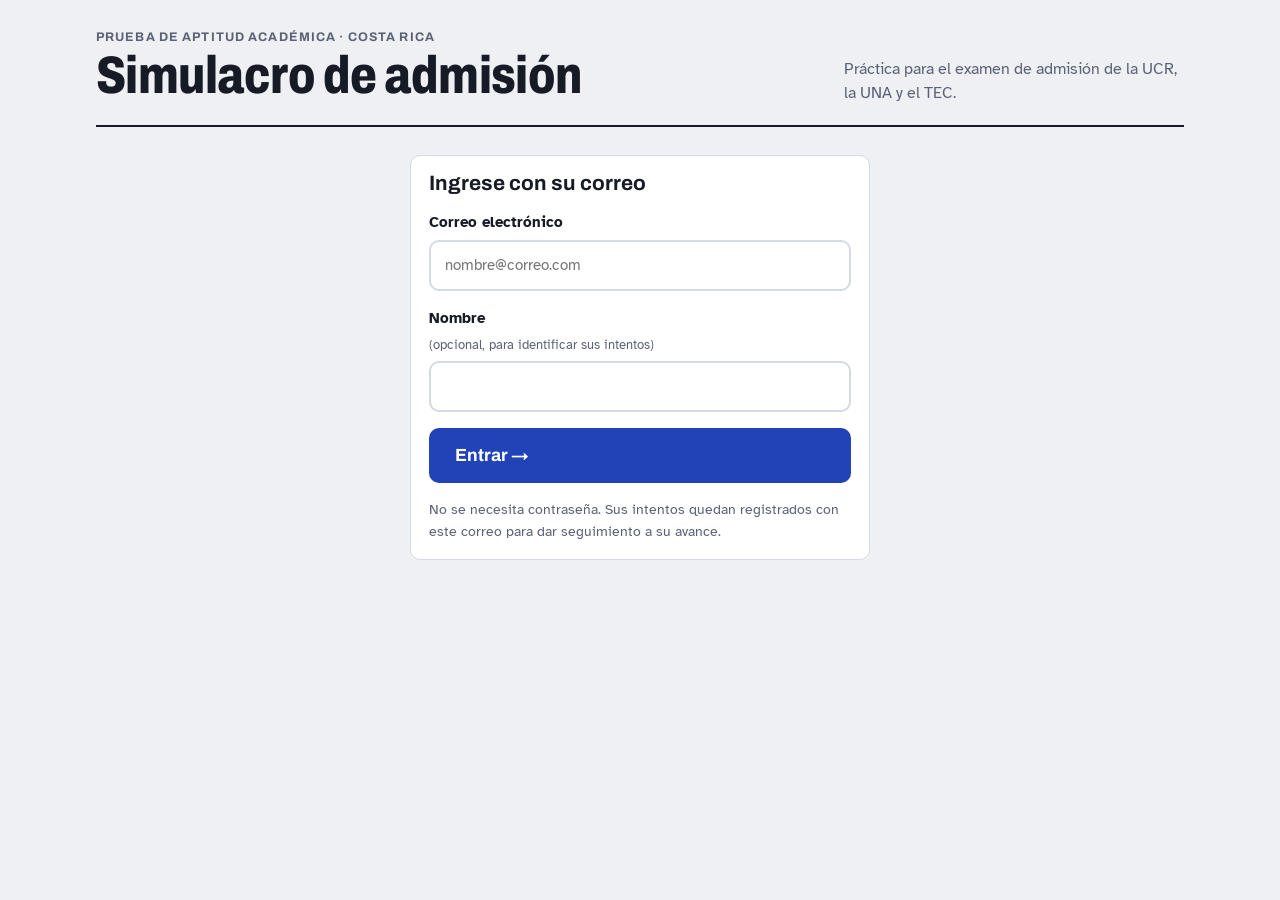
==== index.html @ b266000a "Renombrar a index.html para GitHub Pages Co-Authored-By: Claude Opus 5.5 <noreply@anthropic.com> Cla" ====
<!DOCTYPE html>
<html lang="es">
<head>
<meta charset="utf-8">
<meta name="viewport" content="width=device-width, initial-scale=1">
<title>Simulacro de admisión UCR, UNA y TEC</title>
<link rel="preconnect" href="https://fonts.googleapis.com">
<link rel="preconnect" href="https://fonts.gstatic.com" crossorigin>
<link href="https://fonts.googleapis.com/css2?family=Archivo:wdth,wght@75..125,400..800&family=Atkinson+Hyperlegible:ital,wght@0,400;0,700;1,400&display=swap" rel="stylesheet">
<style>
/* Idea de diseño: la hoja para respuestas. Papel, grafito y tinta azul de la firma;
   verde y rojo quedan reservados para el cronómetro y la corrección. Una columna de lectura + la hoja de burbujas. */
:root{
  --paper:#eef0f4; --surface:#ffffff; --surface-2:#f5f6f9; --ink:#171b26; --muted:#5a6275; --line:#d5d9e3;
  --blue:#2242b8; --blue-soft:#e3e8fb; --ok:#16794a; --ok-soft:#dff3e8; --over:#c0302b; --over-soft:#fbe4e2;
  --f-display:"Archivo","Arial Narrow",Arial,sans-serif; --f-body:"Atkinson Hyperlegible",Verdana,"Segoe UI",sans-serif;
  --r:10px;
}
@media (prefers-color-scheme: dark){
  :root:not([data-theme="light"]){
    --paper:#0f1219; --surface:#181c27; --surface-2:#1f2431; --ink:#e9ebf2; --muted:#9ba3b7; --line:#2d3446;
    --blue:#93a9ff; --blue-soft:#232c4d; --ok:#56d08d; --ok-soft:#16382a; --over:#ff7a72; --over-soft:#44201e;
    color-scheme:dark;
  }
}
:root[data-theme="dark"]{
  --paper:#0f1219; --surface:#181c27; --surface-2:#1f2431; --ink:#e9ebf2; --muted:#9ba3b7; --line:#2d3446;
  --blue:#93a9ff; --blue-soft:#232c4d; --ok:#56d08d; --ok-soft:#16382a; --over:#ff7a72; --over-soft:#44201e;
  color-scheme:dark;
}
*{box-sizing:border-box}
html,body{margin:0}
body{background:var(--paper);color:var(--ink);font-family:var(--f-body);font-size:17px;line-height:1.55;-webkit-text-size-adjust:100%}
button{font:inherit;color:inherit;cursor:pointer}
:focus-visible{outline:3px solid var(--blue);outline-offset:2px}
h1,h2,h3{font-family:var(--f-display);text-wrap:balance;margin:0;line-height:1.1}
.wrap{max-width:1120px;margin:0 auto;padding:20px 16px 56px}
.num{font-family:var(--f-display);font-variant-numeric:tabular-nums}
.muted{color:var(--muted)}
.eyebrow{font-family:var(--f-display);font-size:.78rem;font-weight:700;letter-spacing:.09em;text-transform:uppercase;color:var(--muted)}

/* ---------- inicio ---------- */
.mast{display:flex;flex-wrap:wrap;align-items:flex-end;justify-content:space-between;gap:12px 24px;padding:8px 0 20px;border-bottom:2px solid var(--ink)}
.mast h1{font-size:clamp(2rem,6vw,3.3rem);font-weight:800;font-stretch:80%;letter-spacing:-.01em}
.mast p{margin:0;max-width:34ch;color:var(--muted);font-size:.98rem}
.home{display:grid;gap:28px;grid-template-columns:minmax(0,1.5fr) minmax(0,1fr);margin-top:24px}
@media (max-width:820px){.home{grid-template-columns:1fr}}
.step{display:grid;gap:10px;margin-bottom:26px}
.step h2{font-size:1.12rem;font-weight:700}
.step h2 b{display:inline-grid;place-items:center;width:1.6em;height:1.6em;border:2px solid var(--ink);border-radius:50%;margin-right:.45em;font-size:.82em}
.unis{display:grid;grid-template-columns:repeat(3,minmax(0,1fr));gap:10px}
@media (max-width:520px){.unis{grid-template-columns:1fr}}
.pick{display:grid;gap:2px;text-align:left;padding:12px 14px;background:var(--surface);border:2px solid var(--line);border-radius:var(--r)}
.pick strong{font-family:var(--f-display);font-size:1.5rem;font-weight:800;font-stretch:85%}
.pick span{font-size:.86rem;color:var(--muted);line-height:1.35}
.pick[aria-pressed="true"]{border-color:var(--blue);background:var(--blue-soft)}
.pick[aria-pressed="true"] strong{color:var(--blue)}
.modes{display:grid;gap:10px;grid-template-columns:repeat(2,minmax(0,1fr))}
@media (max-width:520px){.modes{grid-template-columns:1fr}}
.pick em{font-style:normal;font-weight:700;font-size:1.02rem}
.chips{display:flex;flex-wrap:wrap;gap:8px}
.chip{padding:6px 14px;border-radius:999px;border:1.5px solid var(--line);background:var(--surface);font-size:.92rem}
.chip[aria-pressed="true"]{background:var(--ink);color:var(--paper);border-color:var(--ink)}
.go{display:inline-flex;align-items:center;gap:.5em;padding:14px 26px;border:0;border-radius:var(--r);background:var(--blue);color:var(--surface);font-family:var(--f-display);font-weight:700;font-size:1.1rem}
.go:hover{filter:brightness(1.08)}
.ghost{padding:10px 18px;border:1.5px solid var(--line);border-radius:var(--r);background:var(--surface);font-weight:700}
.ghost:hover{border-color:var(--ink)}
.ghost[disabled]{opacity:.45;cursor:default}
.panel{background:var(--surface);border:1px solid var(--line);border-radius:var(--r);padding:16px 18px}
.panel h3{font-size:1rem;font-weight:700;margin-bottom:10px}
.panel + .panel{margin-top:14px}
.clock-demo{display:grid;gap:10px}
.clock-demo div{display:flex;gap:12px;align-items:center;font-size:.93rem;line-height:1.35}
.hist{list-style:none;margin:0;padding:0;display:grid;gap:6px;font-size:.92rem}
.hist li{display:flex;justify-content:space-between;gap:10px;padding:6px 0;border-bottom:1px dashed var(--line)}
.hist li:last-child{border:0}
.foot{margin-top:36px;padding-top:14px;border-top:1px solid var(--line);font-size:.8rem;color:var(--muted);max-width:80ch}

/* ---------- cronómetro ---------- */
.timer{display:inline-flex;align-items:center;gap:.5em;padding:4px 14px 4px 10px;border-radius:999px;font-family:var(--f-display);font-weight:700;font-variant-numeric:tabular-nums;font-size:1.25rem;background:var(--ok-soft);color:var(--ok);border:2px solid var(--ok);white-space:nowrap}
.timer::before{content:"";width:.6em;height:.6em;border-radius:50%;background:currentColor}
.timer.over{background:var(--over-soft);color:var(--over);border-color:var(--over)}
.timer.sm{font-size:.9rem;padding:1px 10px 1px 8px;border-width:1.5px}
.timer.off{background:var(--surface-2);color:var(--muted);border-color:var(--line)}

/* ---------- examen ---------- */
.bar{position:sticky;top:0;z-index:5;background:var(--paper);padding:10px 0;border-bottom:2px solid var(--ink);display:flex;flex-wrap:wrap;align-items:center;gap:8px 18px}
.bar .where{flex:1 1 auto;min-width:0}
.bar .where strong{font-family:var(--f-display);font-size:1.25rem;font-weight:800}
.bar .tot{font-size:.86rem;color:var(--muted);font-variant-numeric:tabular-nums;white-space:nowrap}
.bar .tot.over{color:var(--over);font-weight:700}
.fill{flex:1 0 100%;height:5px;background:var(--line);border-radius:3px;overflow:hidden}
.fill i{display:block;height:100%;width:0;background:var(--ok)}
.fill.over i{background:var(--over)}
.exam{display:grid;grid-template-columns:minmax(0,1fr) 300px;gap:26px;margin-top:20px;align-items:start}
@media (max-width:900px){.exam{grid-template-columns:1fr}}
.hint{margin:0 0 12px;padding:8px 12px;border-radius:8px;background:var(--over-soft);color:var(--over);font-weight:700;font-size:.93rem}
.q{background:var(--surface);border:1px solid var(--line);border-radius:var(--r);padding:22px clamp(16px,3vw,28px)}
.stem{font-size:1.08rem;max-width:68ch}
.stem blockquote{margin:12px 0;padding:12px 16px;background:var(--surface-2);border-left:4px solid var(--blue);border-radius:0 8px 8px 0}
.stem cite{display:block;text-align:right;font-style:normal;font-size:.85rem;color:var(--muted);margin-top:6px}
.stem .duo{display:grid;gap:12px;grid-template-columns:repeat(2,minmax(0,1fr))}
.stem .duo blockquote{margin:0}
@media (max-width:640px){.stem .duo{grid-template-columns:1fr}}
.duo{margin:12px 0}
.gap{display:inline-block;width:4.5em;border-bottom:2px solid var(--ink);margin:0 .2em;vertical-align:baseline}
.mth{font-family:var(--f-display);font-size:1.12rem;margin:10px 0;padding-left:8px;font-variant-numeric:tabular-nums}
.fr{display:inline-flex;flex-direction:column;text-align:center;vertical-align:middle;font-family:var(--f-display);line-height:1.25}
.fr i{font-style:normal;padding:0 .35em}
.fr i:first-child{border-bottom:1.5px solid currentColor}
.tri{font-family:var(--f-display);text-align:center;font-size:1.1rem;line-height:1.7;margin:10px 0;font-variant-numeric:tabular-nums}
.tb{border-collapse:collapse;margin:12px 0;font-size:.97rem}
.tb th,.tb td{border:1px solid var(--line);padding:5px 14px;text-align:left}
.tb td:last-child,.tb th:last-child{text-align:right;font-variant-numeric:tabular-nums}
.tb th{background:var(--surface-2)}
.opts{display:grid;gap:10px;margin-top:20px}
.opt{display:flex;align-items:center;gap:14px;text-align:left;padding:12px 14px;background:var(--surface);border:2px solid var(--line);border-radius:var(--r);min-height:56px}
.opt:hover:not([disabled]){border-color:var(--ink)}
.opt[disabled]{cursor:default}
.bub{flex:none;display:grid;place-items:center;width:34px;height:34px;border:2px solid var(--ink);border-radius:50%;font-family:var(--f-display);font-weight:700}
.opt.sel{border-color:var(--ink);background:var(--surface-2)}
.opt.sel .bub{background:var(--ink);color:var(--surface)}
.opt.right{border-color:var(--ok);background:var(--ok-soft)}
.opt.right .bub{background:var(--ok);border-color:var(--ok);color:var(--surface)}
.opt.wrong{border-color:var(--over);background:var(--over-soft)}
.opt.wrong .bub{background:var(--over);border-color:var(--over);color:var(--surface)}
.why{margin-top:16px;padding:12px 16px;border-radius:8px;background:var(--surface-2);border-left:4px solid var(--ok);font-size:.98rem}
.why.bad{border-left-color:var(--over)}
.src{margin-top:10px;font-size:.78rem;color:var(--muted)}
.nav{display:flex;justify-content:space-between;gap:10px;margin-top:18px;flex-wrap:wrap}
.nav .go{padding:12px 24px}

/* hoja para respuestas */
.sheet{background:var(--surface);border:1px solid var(--line);border-radius:var(--r);padding:14px;position:sticky;top:86px}
@media (max-width:900px){.sheet{position:static}}
.sheet summary{font-family:var(--f-display);font-weight:700;cursor:pointer;list-style:none;display:flex;justify-content:space-between;gap:8px;align-items:baseline}
.sheet summary::-webkit-details-marker{display:none}
.sheet summary span{font-family:var(--f-body);font-weight:400;font-size:.82rem;color:var(--muted)}
.rows{display:grid;grid-auto-flow:column;grid-template-rows:repeat(15,auto);gap:2px 8px;margin-top:12px}
.rows.short{grid-template-rows:repeat(8,auto)}
.row{display:flex;align-items:center;gap:3px;padding:2px 3px;border:0;background:none;border-radius:5px;font-size:.74rem}
.row:hover{background:var(--surface-2)}
.row b{width:1.6em;text-align:right;margin-right:2px;font-family:var(--f-display);font-variant-numeric:tabular-nums;font-weight:700}
.row i{width:13px;height:13px;border:1.5px solid var(--muted);border-radius:50%;flex:none}
.row i.on{background:var(--ink);border-color:var(--ink)}
.row.cur{background:var(--blue-soft);box-shadow:inset 0 0 0 1.5px var(--blue)}
.row.late b{color:var(--over)}
.sheet .end{width:100%;margin-top:14px}
.key{margin:10px 0 0;font-size:.76rem;color:var(--muted);line-height:1.4}

/* diálogo */
.veil{position:fixed;inset:0;background:rgba(10,12,20,.55);display:grid;place-items:center;padding:16px;z-index:20}
.dlg{background:var(--surface);border-radius:14px;padding:22px;max-width:420px;width:100%;display:grid;gap:14px}
.dlg h3{font-size:1.25rem}
.dlg p{margin:0}
.dlg div{display:flex;gap:10px;justify-content:flex-end;flex-wrap:wrap}

/* ---------- resultados ---------- */
.score{display:grid;grid-template-columns:auto minmax(0,1fr);gap:18px 32px;align-items:center;padding:22px 0;border-bottom:2px solid var(--ink)}
@media (max-width:640px){.score{grid-template-columns:1fr}}
.big{font-family:var(--f-display);font-weight:800;font-stretch:80%;font-size:clamp(3.4rem,13vw,6rem);line-height:.95;font-variant-numeric:tabular-nums}
.big small{font-size:.38em;color:var(--muted);font-weight:600}
.facts{display:grid;grid-template-columns:repeat(auto-fit,minmax(150px,1fr));gap:12px}
.fact{border-left:3px solid var(--line);padding-left:12px}
.fact b{display:block;font-family:var(--f-display);font-size:1.4rem;font-variant-numeric:tabular-nums}
.fact span{font-size:.85rem;color:var(--muted)}
.areas{display:grid;gap:12px;margin:22px 0}
.area{display:grid;grid-template-columns:110px minmax(0,1fr) auto;gap:12px;align-items:center;font-size:.95rem}
@media (max-width:520px){.area{grid-template-columns:1fr auto}.area .track{grid-column:1/-1;order:3}}
.track{height:12px;background:var(--line);border-radius:6px;overflow:hidden}
.track i{display:block;height:100%;background:var(--blue)}
.tools{display:flex;flex-wrap:wrap;gap:8px;align-items:center;margin:22px 0 12px}
.tools h2{font-size:1.25rem;margin-right:auto}
.rev{background:var(--surface);border:1px solid var(--line);border-radius:var(--r);margin-bottom:8px}
.rev summary{display:grid;grid-template-columns:2.2em 5.6em minmax(0,1fr) auto;gap:10px;align-items:center;padding:10px 14px;cursor:pointer;list-style:none;font-size:.94rem}
.rev summary::-webkit-details-marker{display:none}
@media (max-width:560px){.rev summary{grid-template-columns:2.2em minmax(0,1fr) auto}.rev summary .ar{display:none}}
.rev summary b{font-family:var(--f-display);font-variant-numeric:tabular-nums}
.tag{display:inline-block;padding:1px 9px;border-radius:999px;font-size:.8rem;font-weight:700}
.tag.ok{background:var(--ok-soft);color:var(--ok)}
.tag.no{background:var(--over-soft);color:var(--over)}
.tag.nil{background:var(--surface-2);color:var(--muted)}
.rev .body{padding:4px 18px 18px;border-top:1px solid var(--line)}
.rev .opts{margin-top:14px}
.rev .opt{min-height:0;padding:8px 12px}
.rev .bub{width:28px;height:28px;font-size:.9rem}
.empty{padding:18px;text-align:center;color:var(--muted)}
.actions{display:flex;flex-wrap:wrap;gap:10px;margin-top:24px}
.userbar{display:flex;justify-content:flex-end;gap:6px 14px;align-items:center;font-size:.88rem;color:var(--muted);padding-bottom:8px;flex-wrap:wrap}
.userbar span{overflow-wrap:anywhere}
.link{background:none;border:0;padding:0;color:var(--blue);font-weight:700;text-decoration:underline}
.login{max-width:460px;margin:28px auto 0;display:grid;gap:16px}
.field{display:grid;gap:5px;font-weight:700;font-size:.95rem}
.field input{font:inherit;font-weight:400;padding:12px 14px;border:2px solid var(--line);border-radius:var(--r);background:var(--surface);color:var(--ink);width:100%}
.field small{font-weight:400;color:var(--muted)}
.err{color:var(--over);font-weight:700;font-size:.9rem;margin:0}
.status{padding:10px 14px;border-radius:8px;background:var(--surface-2);border-left:4px solid var(--blue);font-size:.92rem;margin:16px 0;display:flex;flex-wrap:wrap;gap:8px 14px;align-items:center}
.status.warn{border-left-color:var(--over)}
.status input{font:inherit;padding:6px 10px;border:1.5px solid var(--line);border-radius:8px;background:var(--surface);color:var(--ink);min-width:0;flex:1 1 160px}
.people{display:grid;gap:8px}
.prow{display:grid;grid-template-columns:minmax(0,2.2fr) repeat(4,minmax(64px,1fr));gap:10px;align-items:center;text-align:left;padding:12px 14px;background:var(--surface);border:1px solid var(--line);border-radius:var(--r);font-size:.93rem;width:100%}
button.prow:hover{border-color:var(--ink)}
.prow.head{background:none;border:0;padding:0 14px;font-size:.76rem;color:var(--muted);font-weight:700;text-transform:uppercase;letter-spacing:.06em}
.prow strong{display:block;overflow-wrap:anywhere}
.prow small{color:var(--muted);overflow-wrap:anywhere}
.prow span b{display:none;font-weight:400;color:var(--muted)}
@media (max-width:640px){.prow{grid-template-columns:1fr 1fr}.prow>:first-child{grid-column:1/-1}.prow.head{display:none}.prow span b{display:inline}}
.spark{width:100%;max-width:560px;height:auto;display:block}
.miss{margin:0;padding:0;list-style:none;display:grid;gap:8px;font-size:.9rem}
.miss li{padding-bottom:8px;border-bottom:1px dashed var(--line)}
.miss li:last-child{border:0}
.rows{overflow-x:auto}
@media (prefers-reduced-motion:no-preference){.fill i{transition:width .25s linear}.opt,.pick,.chip{transition:border-color .12s,background .12s}}
</style>
</head>
<body>
<div class="wrap" id="app"></div>
<script>
/* ================= CONFIGURACIÓN =================
   admin: correo que abre el panel de administrador.
   sync:  dirección del registro central (Google Apps Script). Vacío = los intentos
          solo se guardan en el dispositivo donde se hicieron. */
var CONFIG = {
  admin: "rblancod11@gmail.com",
  sync: ""
};
</script>
<script>
// Ítems del Cuaderno de ejercicios para la PAA del TEC (2.ª ed., 2023), CC BY-NC-SA 4.0.
// u: T = TEC, P = PAA UCR/UNA, X = ambos. a: L lectura, G lógica, M matemática.
const B = [];
const add = (u, a, q, o, k, e, s) => B.push({ id: B.length + 1, u, a, q, o, k, e, s: s || '' });
const bq = (t, c) => `<blockquote>${t}${c ? `<cite>${c}</cite>` : ''}</blockquote>`;
const gap = '<span class="gap"></span>';
const fr = (n, d) => `<span class="fr"><i>${n}</i><i>${d}</i></span>`;
const TEC = 'tec';

/* ---------- TEC · lógica ---------- */
add('T','G',`Si mi prima es hija de la hermana de mi madre, ¿qué relación tiene conmigo la abuelita materna de la hija de mi prima?`,
['Tía','Prima','Madre','Abuela'],0,`La abuela materna de la hija de mi prima es la madre de mi prima, es decir, la hermana de mi madre: mi tía.`,TEC);
add('T','G',`Considere la siguiente secuencia:<p class="mth">${fr('1','n<sup>2</sup> + 1')} , ${fr('3','n<sup>4</sup> + 2')} , ${fr('5','n<sup>6</sup> + 3')} , …</p>¿Cuál es la expresión que continúa la secuencia?`,
[fr('7','n<sup>8</sup> + 3'),fr('6','n<sup>8</sup> + 3'),fr('7','n<sup>8</sup> + 4'),fr('7','n<sup>8</sup> + 5')],2,`El numerador sube de 2 en 2 (1, 3, 5, 7), el exponente de n sube de 2 en 2 (2, 4, 6, 8) y el sumando sube de 1 en 1 (1, 2, 3, 4).`,TEC);
add('T','G',`Considere las siguientes premisas:<br>Premisa 1: Todos los ciervos tienen cuernos.<br>Premisa 2: Algunos rumiantes son ciervos.<br>De las premisas anteriores se sigue que`,
['algunos ciervos no son rumiantes.','algunos rumiantes tienen cuernos.','todos los rumiantes tienen cuernos.','algunos rumiantes no tienen cuernos.'],1,`Los rumiantes que son ciervos tienen cuernos; sobre los demás rumiantes no se sabe nada.`,TEC);
add('T','G',`Considere la siguiente secuencia, donde n es un número entero positivo:<p class="mth">3n − 1, 3n + 2, 3n + x, 3n + 8, …</p>¿Cuál es el valor de x?`,
['3','4','5','6'],2,`Sin el 3n queda −1, 2, x, 8: cada término suma 3, así que x = 5.`,TEC);
add('T','G',`Considere las siguientes premisas:<br>Premisa 1: Si V lee, entonces L dibuja o J salta.<br>Premisa 2: Si L dibuja, entonces P no corre.<br>Premisa 3: L no dibuja y J no salta.<br>De las premisas anteriores se sigue que`,
['V lee.','P corre.','V no lee.','P no corre.'],2,`Como L no dibuja y J no salta, la premisa 1 obliga a que V no lea. Sobre P no se puede concluir nada.`,TEC);
add('T','G',`Se tienen tres lapiceros X, Y y Z: dos son verdes y uno es rojo; además, X y Y son de diferente color.<br>Considere las siguientes proposiciones:<br>A. Y es verde.<br>B. Z es verde.<br>C. X es verde.<br>De las anteriores, ¿cuáles se cumplen con certeza?`,
['Solo B','Solo C','B y C','A y B'],0,`Si X y Y son de distinto color, uno es rojo y el otro verde; el segundo verde tiene que ser Z.`,TEC);
add('T','G',`Considere las siguientes premisas:<br>Premisa 1: Toda conferencia es discurso.<br>Premisa 2: Algunas conferencias no son lecciones.<br>De las premisas anteriores se sigue que`,
['ninguna lección es discurso.','todas las lecciones son discursos.','algunos discursos no son lecciones.','todos los discursos son conferencias.'],2,`Las conferencias que no son lecciones son discursos; por tanto, hay discursos que no son lecciones.`,TEC);
add('T','G',`Analice el siguiente patrón:<div class="tri">1<br>1 &nbsp; 2<br>1 &nbsp; 3 &nbsp; 2<br>1 &nbsp; 4 &nbsp; 5 &nbsp; 2<br>1 &nbsp; 5 &nbsp; 9 &nbsp; 7 &nbsp; 2</div>Si se continúa con el mismo patrón, ¿en cuál fila la suma de sus números sobrepasa por primera vez 96?`,
['Sétima','Octava','Novena','Décima'],1,`Las sumas por fila se duplican: 1, 3, 6, 12, 24, 48, 96, 192. La sétima suma exactamente 96; la octava es la primera que lo sobrepasa.`,TEC);
add('T','G',`Considere la siguiente secuencia:<p class="mth">−1, 1, 0, 1, 1, 2, 3, 5, p</p>¿Cuál es el valor de p?`,
['5','6','7','8'],3,`Cada término es la suma de los dos anteriores: p = 3 + 5 = 8.`,TEC);
add('T','G',`Considere las siguientes premisas:<br>Premisa 1: Si A es un muchacho, entonces A es más joven que J.<br>Premisa 2: Si A no tiene 14 años, entonces A no es más joven que J.<br>Premisa 3: A no tiene 14 años.<br>De las premisas anteriores se sigue que`,
['A es menor que J.','J es menor que A.','J es un muchacho.','A no es un muchacho.'],3,`De 3 y 2: A no es más joven que J. Si A fuera un muchacho, sería más joven que J (premisa 1); entonces A no es un muchacho.`,TEC);
add('T','G',`Considere la siguiente secuencia:<p class="mth">1, 5, 14, 30, 55, …</p>¿Cuál es el sétimo término de esta secuencia?`,
['79','91','104','140'],3,`Se suman cuadrados consecutivos: +4, +9, +16, +25, +36, +49. Sexto término: 91; sétimo: 91 + 49 = 140.`,TEC);
add('T','G',`Considere las siguientes premisas:<br>Premisa 1: Todo C es S.<br>Premisa 2: Ningún E es T.<br>Premisa 3: Todo S es T.<br>De las anteriores se sigue que`,
['todo S es E.','todo C no es E.','algunos S son E.','algunos T son E.'],1,`Todo C es S y todo S es T, así que todo C es T. Como ningún E es T, ningún C es E.`,TEC);
add('T','G',`Considere las siguientes premisas:<br>Premisa 1: Todos los músicos coleccionan carteles.<br>Premisa 2: P no es músico y Q no colecciona carteles.<br>Considere las siguientes afirmaciones:<br>A. P no colecciona carteles.<br>B. Q no es músico.<br>C. P colecciona carteles.<br>De las anteriores, ¿cuáles se cumplen con certeza?`,
['Solo A','Solo B','A y B','B y C'],1,`Q no colecciona carteles, así que no puede ser músico. De P no se sabe: alguien que no es músico puede o no coleccionar carteles.`,TEC);
add('T','G',`Considere la siguiente secuencia de pares ordenados:<p class="mth">(1, 2), (3, 8), (7, 26), (b, 80), (31, a), (63, 728), …</p>¿Cuál es el valor de a + b?`,
['255','256','257','258'],2,`Primeros elementos: 2<sup>n</sup> − 1, entonces b = 15. Segundos: 3<sup>n</sup> − 1, entonces a = 242. Suma: 257.`,TEC);

/* ---------- TEC · matemática ---------- */
add('T','M',`¿Cuál es el último dígito del número 2545 · 5<sup>117</sup> + 1?`,
['0','1','5','6'],3,`Toda potencia de 5 termina en 5; 2545 · (…5) también termina en 5. Al sumar 1, termina en 6.`,TEC);
add('T','M',`Considere las siguientes equivalencias:<br>10 tazas de agua = 2000 ml<br>16 cucharadas de agua = 200 ml<br>¿Cuántas tazas se obtienen de 240 cucharadas de agua?`,
['15','24','30','48'],0,`Una taza son 200 ml, es decir, 16 cucharadas. 240 ÷ 16 = 15 tazas.`,TEC);
add('T','M',`Si k es un número natural, ¿cuáles expresiones representan dos números naturales impares consecutivos?`,
['2k − 1 y 2k','2k − 1 y 2k + 3','2k + 1 y 2k + 3','2k + 1 y 2k + 2'],2,`2k es par; 2k + 1 y 2k + 3 son impares y difieren en 2, así que son impares consecutivos.`,TEC);
add('T','M',`En el conjunto de los números reales se define la operación ⊙, que cumple las siguientes condiciones:<p class="mth">m ⊙ −1 = m &nbsp;&nbsp;&nbsp; 2 ⊙ −2 = 1</p>De acuerdo con lo anterior, ¿cuál es una posible fórmula para definir la operación ⊙?`,
['a ⊙ b = 2a + ab','a ⊙ b = a + b + 1','a ⊙ b = a − b − 3','a ⊙ b = a + 2b + 2'],1,`Con a + b + 1: m + (−1) + 1 = m y 2 + (−2) + 1 = 1. Las otras fórmulas fallan en alguna de las dos condiciones.`,TEC);
add('T','M',`Se requiere que n<sup>p</sup> siempre sea un número impar, con n y p naturales distintos de cero.<br>Considere las siguientes afirmaciones:<br>A. n tiene que ser un número par siempre que p sea impar.<br>B. n puede ser cualquier número natural siempre que p sea impar.<br>C. p tiene que ser un número impar y n debe ser un número impar.<br>D. p puede ser cualquier número natural siempre que n sea impar.<br>De las anteriores, ¿cuáles son verdaderas?`,
['Solo B','Solo C','C y D','A y B'],2,`Una potencia es impar justo cuando la base es impar, sin importar el exponente. Con base par el resultado siempre es par.`,TEC);
add('T','M',`¿Cuántos productos distintos se pueden obtener al multiplicar dos de los siguientes números: 3, 5, 6, 7 y 9 sin repetirlos?`,
['9','10','20','25'],1,`Hay 10 parejas posibles (5 · 4 ÷ 2) y los 10 productos son distintos.`,TEC);
add('T','M',`Después de hacer una encuesta en la población A, conformada por 425 mujeres y 325 hombres, se obtiene la siguiente información:<table class="tb"><tr><th>Tipo de población</th><th>Total</th></tr><tr><td>Niños en escuela</td><td>225</td></tr><tr><td>Jóvenes en el colegio</td><td>175</td></tr><tr><td>Adultos menores de 65 años</td><td>250</td></tr><tr><td>Adultos mayores de 65 años</td><td>100</td></tr></table>Considere las siguientes afirmaciones:<br>A. De cada 75 adultos mayores, 13 son mujeres.<br>B. Por cada 7 colegiales hay 9 escolares.<br>C. De cada 30 escolares, 13 son hombres.<br>De las afirmaciones anteriores, ¿cuáles se cumplen con certeza?`,
['Solo B','Solo C','A y B','B y C'],0,`175 ÷ 225 = 7 ÷ 9, así que B es cierta. A y C suponen que la proporción de hombres y mujeres es igual en cada subgrupo, y eso no se sabe.`,TEC);
add('T','M',`Una empresa dispone de tres contenedores con capacidad para 90 kg, 180 kg y 150 kg, respectivamente. En cada uno se colocan frijoles empacados en sacos con el mayor peso posible y con igual peso en los tres contenedores. ¿Cuántos kilogramos debe pesar cada saco de frijoles?`,
['15','30','45','90'],1,`Se busca el máximo común divisor de 90, 150 y 180, que es 30.`,TEC);
add('T','M',`Se sabe que el producto de dos números naturales A y B es S. ¿Cuál expresión representa A aumentado en 2 unidades multiplicado por B?`,
['S + 2','S + B','S + 2A','S + 2B'],3,`(A + 2) · B = A · B + 2B = S + 2B.`,TEC);
add('T','M',`Una fábrica de una zona industrial tiene tres timbres para la realización de diferentes procesos. Uno suena cada hora y cuarto, el segundo cada hora y veinte, el tercero cada hora y media. Si los tres suenan simultáneamente a las 10 de la mañana del domingo, ¿cuándo es la próxima vez que volverá a suceder?`,
['A las 10 de la noche del lunes','A las 10 de la noche del martes','A las 10 de la mañana del jueves','A las 10 de la mañana del miércoles'],1,`El mínimo común múltiplo de 75, 80 y 90 minutos es 3600 minutos = 60 horas. Domingo 10 a. m. + 60 h = martes 10 p. m.`,TEC);
add('T','M',`¿Cuántos diferentes ordenamientos de cuatro letras se pueden hacer con M, S, R, A, O de modo que cada uno comience en S y termine en A?`,
['9','10','20','25'],3,`El enunciado no prohíbe repetir letras: hay 5 opciones para la segunda posición y 5 para la tercera, 5 · 5 = 25.`,TEC);
add('T','M',`¿Cuántos números de cuatro cifras se pueden formar de manera que el dígito de las unidades sea 0 y los otros sean tres dígitos del 1 al 7, distintos entre sí?`,
['18','120','210','216'],2,`7 opciones para la primera cifra, 6 para la segunda y 5 para la tercera: 7 · 6 · 5 = 210.`,TEC);
add('T','M',`¿Cuántos números de tres cifras se pueden formar utilizando solamente el 1 y el 7?`,
['5','6','7','8'],3,`Cada una de las tres posiciones tiene 2 opciones: 2 · 2 · 2 = 8.`,TEC);
add('T','M',`Si hace 5 años la persona P tenía el cuádruplo de la edad de la persona Z y dentro de 5 años tendrá el doble de la edad de Z, ¿cuántos años tiene P?`,
['15','20','25','30'],2,`x − 5 = 4(y − 5) y x + 5 = 2(y + 5). De ahí y = 10 y x = 25.`,TEC);
add('T','M',`Para empacar cinco bolas se utilizan cilindros de 3 cm de radio y 30 cm de altura. Se puede afirmar con certeza que cada empaque contiene bolas que`,
['exceden los 3 cm de radio.','exceden los 6 cm de diámetro.','no exceden los 3 cm de radio.','no exceden los 3 cm de diámetro.'],2,`Para caber en el cilindro, ninguna bola puede tener más de 3 cm de radio. Podrían ser más pequeñas, pero no se sabe cuánto.`,TEC);

/* ---------- TEC · lectura ---------- */
add('T','L',`Considere el siguiente texto:${bq('Aunque parezca <u>paradójico</u>, los mensajes más cotidianos son los más difíciles de descifrar porque el hablante, dada la poca <u>trascendencia</u> del mensaje o la rapidez con que debe pensarlo, no tiene mucho tiempo para reflexionar sobre él.','(Madrigal, 2011)')}Según el texto, ¿cuáles palabras son equivalentes a “paradójico” y “trascendencia”?`,
['absurdo - importancia','controversial - eficacia','incomprensible - necesidad','cuestionable - consecuencia'],0,`“Trascendencia” alude a importancia; eficacia, necesidad y consecuencia no son sus sinónimos. La única pareja válida es absurdo - importancia.`,TEC);
add('T','L',`Considere el siguiente texto:${bq('La televisión nos tantaliza, quedamos como prendados de ella. Este efecto entre mágico y maléfico es obra, creo, del exceso de la luz que con su intensidad nos toma.','(Sábato, 2000)')}Según el texto, ¿cuál palabra resume el efecto de la televisión?`,
['Nociva','Ilusoria','Atractiva','Seductora'],3,`El texto describe un efecto que cautiva y atrapa; “seductora” reúne lo mágico y lo maléfico mejor que las otras opciones.`,TEC);
add('T','L',`Considere el siguiente texto:${bq(`En el momento de la fundación de la Roma Quadrata, el latín era una simple habla primitiva y ${gap} empleada por pastores, campesinos y forajidos soldados rudos; pero, conforme Roma comienza a lograr victoria tras victoria sobre otros pueblos, su idioma comienza a ${gap} por la misma Italia y fuera de sus fronteras.`,'(Quirós, 2000)')}Según el texto, ¿cuáles palabras completan el párrafo anterior con sentido lógico?`,
['antigua - dividirse','rústica - expandirse','exótica - distribuirse','arcaica - transmitirse'],1,`El habla de pastores y soldados es rústica, y con las victorias de Roma el idioma se expande.`,TEC);
add('T','L',`Considere el siguiente texto:${bq(`La diferencia entre mito y leyenda es imprecisa, ya que sus orígenes son ${gap}. En su lenguaje desempeñan un papel de particular relevancia la ${gap} y la alegoría; ya que describen figuras míticas, que generalmente son ${gap}.`,'(de la Torre, 2005)')}Según el texto, ¿cuáles palabras completan el párrafo anterior con sentido lógico?`,
['idénticos - poesía - insólitas','semejantes - metáfora - simbólicas','exactos - ambigüedad - metafísicas','relacionados - historia - imaginarias'],1,`Si la diferencia es imprecisa, los orígenes son semejantes (no idénticos); la metáfora acompaña a la alegoría y las figuras míticas son simbólicas.`,TEC);
add('T','L',`Considere el siguiente texto:${bq(`Al principio, en la isla de Nueva Guinea, donde hace unos 10.000 años se domesticó la caña de azúcar, la gente cogía las cañas y masticaba el tallo hasta sentir la ${gap} en la lengua. El azúcar era una especie de ${gap}, la cura de todos los males, y ocupaba un lugar destacado en los antiguos ${gap} de la isla.`,'(National Geographic, 2020)')}Según el texto, ¿cuáles palabras completan el párrafo anterior con sentido lógico?`,
['dulzura - elixir - mitos','delicia - bálsamo - ritos','melaza - jarabe - símbolos','suavidad - remedio - cuentos'],0,`“La cura de todos los males” define a un elixir; la sensación en la lengua es la dulzura.`,TEC);
add('T','L',`Considere el siguiente texto:${bq('Disculpen esta <u>impericia</u>, esta torpeza al escribir. Me atropello, nada va en orden. No soy escritor...','(Víquez, 1994)')}Según el texto, ¿cuál palabra es equivalente a “impericia”?`,
['Desorden','Accidente','Negligencia','Incompetencia'],3,`“No soy escritor” da la clave: impericia es falta de destreza, es decir, incompetencia para esa tarea.`,TEC);
add('T','L',`Considere el siguiente texto:${bq('El chiste es un dicho <u>breve</u>, <u>agudo</u> y <u>gracioso</u> que surge espontáneamente del pueblo; algunos investigadores y autores los recopilan para su publicación.','(de la Torre, 2005)')}Según el texto, ¿cuál palabra sintetiza los términos subrayados?`,
['Sagaz','Burlesco','Ingenioso','Perspicaz'],2,`Sagaz y perspicaz solo recogen lo agudo; burlesco solo lo gracioso. Ingenioso reúne las tres cualidades.`,TEC);
add('T','L',`Considere el siguiente texto:${bq('Machu Picchu es considerada, al mismo tiempo, una <u>obra maestra</u> de la arquitectura y la ingeniería. Sus peculiares características <u>arquitectónicas y paisajísticas</u>, y el velo de misterio que ha tejido a su alrededor buena parte de la literatura publicada sobre el sitio, lo han convertido en una de las siete maravillas del mundo moderno.','(Elaboración propia)')}Según el texto, ¿cuál opción sintetiza las características subrayadas?`,
['Sitio espiritual','Paraje histórico','Lugar legendario','Entorno monumental'],3,`Lo subrayado habla de la obra construida y de su paisaje: un entorno físico imponente, no de su historia ni de su leyenda.`,TEC);
add('T','L',`Considere el siguiente texto:${bq(`Los textos electrónicos presentan nuevas ${gap} y también nuevos retos que pueden tener gran impacto sobre las ${gap} que tiene el individuo de comprender lo que lee. La destreza en las nuevas competencias de Internet se convertirá en algo esencial para el futuro ${gap} de nuestros alumnos.`,'(Asociación Internacional de Lectura, 2001)')}Según el texto, ¿cuáles palabras completan el párrafo anterior con sentido lógico?`,
['acciones - estrategias - progreso','ayudas - capacidades - alfabetismo','dificultades - habilidades - desarrollo','preferencias - actitudes - aprendizaje'],1,`El primer espacio se contrapone a “retos”: ayudas. Lo que el individuo tiene para comprender son capacidades.`,TEC);
add('T','L',`Considere el siguiente texto:${bq('Ese texto, sin duda, por sus contenidos, por la manera en que está redactado, por su gran aporte histórico y demás características, promete tener gran <u>envergadura</u> para todos aquellos lectores que logren identificar toda su riqueza.','(Elaboración propia)')}Según el texto, ¿cuál palabra es equivalente a “envergadura”?`,
['Calidad','Sentido','Significado','Trascendencia'],3,`Por su aporte histórico y su riqueza, el texto promete alcance e importancia: trascendencia.`,TEC);
add('T','L',`Considere el siguiente texto:${bq('Actualmente, se desarrolla el vínculo entre seres orgánicos y la tecnología. Precisamente, la bioelectrónica aprovecha directamente el <u>prolífico</u> repertorio de sensores olfativos y el <u>sofisticado</u> sistema nervioso de los insectos para crear biorrobots.','(Hidalgo, 2020)')}Según el texto, ¿cuáles palabras se oponen a los términos subrayados?`,
['limitado - básico','amplio - elemental','reducido - complejo','insuficiente - artificial'],0,`Prolífico significa abundante (opuesto: limitado) y sofisticado significa complejo (opuesto: básico).`,TEC);
add('T','L',`Considere el siguiente texto:${bq('Los programas “divertidos” tienen mucho rating −y el rating es lo supremo−, no importa a costa de qué valor, ni quién lo financia. Son esos programas donde divertirse es degradar, o donde todo se banaliza. Como, si habiendo perdido la capacidad para la grandeza, nos conformáramos con una comedia de regular calidad.','(Sábato, 2000)')}Considere las siguientes afirmaciones:<br>A. Los programas culturales tienen poca popularidad.<br>B. Las personas seleccionan el programa según el nivel de audiencia.<br>C. La oferta tiende hacia la superficialidad y el entretenimiento.<br>De las anteriores, ¿cuáles se infieren del texto?`,
['Solo A','Solo C','A y B','B y C'],1,`El texto no habla de programas culturales ni de cómo elige el público. Sí dice que todo se banaliza en busca de diversión.`,TEC);
add('T','L',`Considere los siguientes textos:<div class="duo">${bq('<b>Texto 1</b><br>Es importante tener en cuenta que la empatía es una cualidad de la relación humana, sin la que nuestra mente no hubiera podido estructurarse saludablemente y aprendido a establecer relaciones con el mundo ni consigo misma en una cierta armonía y seguridad, ya que para que seamos capaces de dar sentido a nuestro propio mundo interno alguien ha tenido que hacerlo antes por nosotros.','(Artés, 2021)')}${bq('<b>Texto 2</b><br>La “empatía” es una habilidad adquirida que se relaciona con las condiciones socioculturales en las que nos criamos y las características estructurales y funcionales en donde transcurren nuestros procesos de socialización, incluyendo la formación escolar y las experiencias tempranas de nuestro “aprendizaje social”.','(Dehter, 2009)')}</div>Considere las siguientes afirmaciones acerca de la empatía:<br>A. Es necesaria para el bienestar del ser humano.<br>B. Es fundamental para el desarrollo mental.<br>C. Es una destreza aprendida con la convivencia.<br>De las anteriores, ¿cuáles se infieren de ambos textos?`,
['Solo A','Solo C','A y B','B y C'],0,`B solo aparece en el texto 1 y C solo en el texto 2. Que la empatía favorece el bienestar de las personas se desprende de los dos.`,TEC);
add('T','L',`Considere el siguiente texto:${bq('Los griegos desarrollaron una visión religiosa naturalista cimentada en los dioses del Olimpo, expresando sus creencias mediante la poesía y la música; cuando despertaron del mito y la fábula, cuestionaron el origen fantástico de sus conocimientos, surgiendo así la filosofía, que tiene, a partir de entonces, su origen en la razón humana y ya no más en las concepciones míticas.','(Martínez, 2016)')}Según el texto, la filosofía nace en Grecia debido a`,
['la fama que gozaban los grandes pensadores griegos.','al desarrollo del pensamiento libre propiciado por los griegos.','las condiciones culturales que favorecieron el pensamiento crítico.','las explicaciones mitológicas que fundamentaron el pensamiento crítico.'],2,`El texto describe un cambio cultural: de las creencias míticas al cuestionamiento basado en la razón. No menciona pensadores famosos ni “pensamiento libre”.`,TEC);
add('T','L',`Considere la siguiente información:<br>A. Cada persona tiene un único documento de identidad.<br>B. La papeleta presidencial presenta varios candidatos presidenciales.<br>C. Una persona con documento de identidad tiene la opción de elegir entre varios candidatos en la papeleta presidencial.<br><br>Los objetos anteriores se relacionan según las siguientes reglas:<br>La relación de un objeto con un objeto se simboliza: 1→1<br>La relación de un objeto con varios objetos se simboliza: 1→N<br>La relación de varios objetos con varios objetos se simboliza: N→N<br>La relación de varios objetos con un objeto se simboliza: N→1<br><br>¿Cómo se representa la relación de los objetos: persona → documento de identidad → papeleta presidencial?`,
['1→1→1','1→1→N','1→N→N','1→N→1'],1,`Una persona tiene un solo documento (1→1) y con ese documento puede elegir entre varios candidatos (1→N).`,TEC);
add('T','L',`Considere el siguiente texto:${bq('La palabra simpatía hace referencia a la puesta en común de dos individualidades en un intento de sintonizar emocionalmente, sin que por ello nadie deba hacer abstracción de lo que piensa o siente. Podemos afirmar que la simpatía tiene más que ver con la expresión subjetiva de sentimientos y pensamientos, mientras que la empatía busca la comprensión objetiva del mundo interno del otro.','(Artés, 2021)')}Según el texto, ¿en qué se basa la diferencia entre simpatía y empatía hacia otras personas?`,
['En el balance con las propias emociones.','En la experimentación de su mundo interior.','En el grado de entendimiento de su mundo interno.','En la identificación imparcial con sus sentimientos.'],2,`La simpatía sintoniza emocionalmente; la empatía, además, busca comprender el mundo interno del otro. La diferencia está en cuánto se entiende.`,TEC);
/* ================= Ítems nuevos (elaboración propia) ================= */
/* ---------- TEC · lectura (estilo cuaderno TEC) ---------- */
add('T','L',`Considere el siguiente texto:${bq('El informe fue redactado con tal <u>parquedad</u> que apenas ocupó media página, aunque no omitió ningún dato esencial.')}Según el texto, ¿cuál palabra es equivalente a “parquedad”?`,
['Descuido','Brevedad','Claridad','Lentitud'],1,`Ocupó apenas media página sin omitir lo esencial: se escribió con pocas palabras, es decir, con brevedad.`);
add('T','L',`Considere el siguiente texto:${bq('El orador ofreció un discurso <u>ameno</u> ante un público <u>escéptico</u> que había llegado con pocas expectativas.')}Según el texto, ¿cuáles palabras se oponen a los términos subrayados?`,
['tedioso - crédulo','breve - atento','alegre - desconfiado','confuso - numeroso'],0,`Ameno es entretenido (opuesto: tedioso) y escéptico es quien duda (opuesto: crédulo).`);
add('T','L',`Considere el siguiente texto:${bq(`Los manglares funcionan como una barrera ${gap} frente a las tormentas, pues sus raíces ${gap} la fuerza del oleaje antes de que alcance la costa.`)}Según el texto, ¿cuáles palabras completan el párrafo anterior con sentido lógico?`,
['frágil - aumentan','artificial - generan','natural - amortiguan','temporal - ignoran'],2,`Un manglar es parte de la naturaleza, y una barrera cumple su función si reduce (amortigua) la fuerza del oleaje.`);
add('T','L',`Considere el siguiente texto:${bq(`Aprender un idioma exige ${gap}: no basta con memorizar listas de palabras, sino que hay que ${gap} el idioma en situaciones reales hasta que su uso se vuelva ${gap}.`)}Según el texto, ¿cuáles palabras completan el párrafo anterior con sentido lógico?`,
['paciencia - evitar - difícil','talento - traducir - extraño','rapidez - olvidar - obligatorio','constancia - practicar - natural'],3,`“Hasta que” indica un proceso sostenido (constancia) de uso real (practicar) cuyo resultado es la soltura (natural).`);
add('T','L',`Considere el siguiente texto:${bq('El colibrí es un ave <u>diminuta</u>, <u>veloz</u> y <u>precisa</u> que puede mantenerse suspendida frente a una flor.')}Según el texto, ¿cuál palabra sintetiza los términos subrayados?`,
['Frágil','Ágil','Vistosa','Tímida'],1,`Pequeña, rápida y exacta en sus movimientos: la palabra que reúne las tres ideas es ágil.`);
add('T','L',`Considere el siguiente texto:${bq('Durante siglos, los mapas se dibujaron a partir de relatos de viajeros; quien nunca había salido de su ciudad podía, sin embargo, trazar costas lejanas. Con la llegada de las imágenes satelitales, el oficio dejó de depender de lo que otros contaban.')}Del texto anterior se puede inferir que los mapas antiguos`,
['dependían de testimonios indirectos.','eran copias exactas del territorio.','solo podían hacerlos los viajeros.','no se usaban para navegar.'],0,`Se dibujaban según lo que otros contaban; incluso quien no viajaba podía hacerlos.`);
add('T','L',`Considere el siguiente texto:${bq('El trueque fue una de las primeras formas de comercio: se cambiaba un bien por otro sin usar dinero. Su principal dificultad era encontrar a alguien que tuviera lo que uno buscaba y que, a la vez, quisiera lo que uno ofrecía.')}Considere las siguientes afirmaciones:<br>A. El trueque requería que coincidieran las necesidades de dos personas.<br>B. El dinero ya existía cuando surgió el trueque.<br>C. El trueque era un sistema sin dificultades.<br>De las anteriores, ¿cuáles se infieren del texto?`,
['Solo A','Solo B','A y B','B y C'],0,`El texto dice que la dificultad era hallar a alguien con la necesidad complementaria. No dice que el dinero existiera, y menciona una dificultad, así que C es falsa.`);
const T_LEER = `<div class="duo">${bq('<b>Texto 1</b><br>Leer en papel favorece la concentración: sin notificaciones ni enlaces, el lector avanza a su ritmo y recuerda mejor lo leído. Además, muchos lectores valoran el objeto mismo: subrayar, pasar las páginas, guardar el libro en un estante.')}${bq('<b>Texto 2</b><br>La lectura en pantalla ha puesto miles de títulos al alcance de cualquiera con un teléfono. Sin embargo, la misma pantalla que ofrece el libro ofrece también mensajes y videos, de modo que sostener la atención exige mayor esfuerzo.')}</div>`;
add('T','L',`Considere los siguientes textos:${T_LEER}De ambos textos se deduce que`,
['la lectura en papel es más barata.','el soporte de lectura influye en la atención del lector.','las pantallas impiden comprender lo leído.','los libros en papel desaparecerán.'],1,`El texto 1 dice que el papel favorece la concentración; el texto 2, que la pantalla exige más esfuerzo para sostener la atención.`);
add('T','L',`Considere los siguientes textos:${T_LEER}Considere las siguientes características:<br>A. Mayor acceso a títulos.<br>B. Menos distracciones.<br>C. Valor del libro como objeto.<br>De las anteriores, ¿cuáles se presentan en el texto 1 como ventajas de la lectura en papel?`,
['Solo A','Solo C','A y B','B y C'],3,`El texto 1 menciona la ausencia de notificaciones (B) y el gusto por el objeto (C). El acceso a muchos títulos es una ventaja de la pantalla, en el texto 2.`);
const T_EQUIPO = `<div class="duo">${bq('<b>Texto 1</b><br>El trabajo en equipo permite repartir las tareas según las habilidades de cada persona y llegar a soluciones que nadie habría encontrado por separado. Eso sí: requiere reuniones, acuerdos y tiempo para coordinarse.')}${bq('<b>Texto 2</b><br>Trabajar solo da libertad para organizar el propio tiempo y evita discusiones. Pero cuando el problema es grande, una sola persona difícilmente reúne todos los conocimientos necesarios para resolverlo.')}</div>`;
add('T','L',`Considere los siguientes textos:${T_EQUIPO}De ambos textos se deduce que el trabajo en equipo`,
['es siempre más rápido que el trabajo individual.','elimina los desacuerdos entre las personas.','resulta ventajoso ante problemas complejos.','es innecesario para quien organiza bien su tiempo.'],2,`El texto 1 dice que el equipo logra soluciones que nadie hallaría solo; el texto 2, que una sola persona no reúne todo el conocimiento para un problema grande.`);
add('T','L',`Considere los siguientes textos:${T_EQUIPO}¿Cuál es una característica mencionada solo en el texto 2?`,
['La necesidad de reuniones y acuerdos.','La libertad para organizar el propio tiempo.','El reparto de tareas según las habilidades.','Las soluciones que nadie hallaría por separado.'],1,`La libertad para organizar el tiempo aparece en el texto 2 como ventaja de trabajar solo. Las otras tres opciones vienen del texto 1.`);
add('T','L',`Considere las siguientes instrucciones para leer un código de franjas de colores, de izquierda a derecha:<br>A. Cada franja roja vale 5.<br>B. Cada franja azul vale 2.<br>C. Una franja negra no tiene valor propio, pero duplica el valor de la franja que tiene inmediatamente a su derecha.<br>D. El valor del código es la suma de los valores de sus franjas.<br><br>¿Cuál es el valor del código: negra, roja, azul, negra, azul?`,
['9','14','16','18'],2,`La primera negra duplica la roja (10); la azul vale 2; la segunda negra duplica la última azul (4). Total: 10 + 2 + 4 = 16.`);

/* ---------- PAA UCR/UNA · lectura ---------- */
add('P','L',`Un proverbio dice que el mar en calma nunca hizo marinero experto.<br><br>Según el proverbio, ¿qué carácter tienen las dificultades?`,
['Destructivo.','Formador.','Pasajero.','Inevitable.'],1,`Si la calma no forma al marinero, lo que lo forma es la dificultad.`);
add('P','L',`Quien llega a la cima no siempre es el más rápido, sino el que no dejó de caminar.<br><br>Según el texto anterior, ¿cuál característica permite alcanzar una meta?`,
['La velocidad.','La suerte.','La constancia.','La fuerza.'],2,`Llega “el que no dejó de caminar”: quien persiste.`);
add('P','L',`El rancho de paja es una construcción que algunos agricultores levantan junto a sus cultivos para resguardarse durante las semanas de cosecha.<br><br>De acuerdo con el texto anterior, ¿cuál es una idea implícita?`,
['El rancho de paja es la vivienda permanente de los agricultores.','Los agricultores ocupan el rancho de paja en época de cosecha.','Todos los agricultores construyen ranchos de paja.','El rancho de paja resiste cualquier clima.'],1,`Se levanta para resguardarse durante la cosecha: ese es el momento en que se usa. El texto dice “algunos”, no todos.`);
add('P','L',`Una pensadora sostenía que casi nadie ignora por incapacidad: ignoramos lo que no nos interesa averiguar.<br><br>Según esta pensadora, ¿cómo puede caracterizarse la ignorancia?`,
['Como inevitable.','Como hereditaria.','Como peligrosa.','Como elegida.'],3,`Si ignoramos lo que no nos interesa averiguar, la ignorancia depende de nuestra voluntad.`);
add('P','L',`Se dice que el río nunca pasa dos veces por el mismo lugar, pero quien no mira el cauce tropieza siempre con la misma piedra.<br><br>¿Cuál es una idea implícita en el texto anterior?`,
['Los errores se repiten cuando no se atiende a la experiencia.','Los ríos cambian de cauce cada año.','Tropezar es inevitable.','La experiencia siempre evita los errores.'],0,`Tropieza con la misma piedra “quien no mira”: el error se repite por falta de atención.`);
add('P','L',`Las abejas danzan para indicar dónde hay flores; los lobos aúllan para reunir a la manada; las luciérnagas emiten destellos para encontrar pareja. Las personas, por su parte, recurren sobre todo a la palabra. De una u otra forma, los seres vivos intercambian mensajes.<br><br>De acuerdo con lo anterior, ¿cuál es una idea implícita en el texto?`,
['La palabra comunica más que la danza de las abejas.','Solo los animales que emiten sonidos se comunican.','Ciertos comportamientos animales cumplen una función comunicativa.','Todo destello de luz transmite un mensaje.'],2,`Danzar, aullar y emitir destellos son conductas que sirven para transmitir mensajes. El texto no compara cantidades de información.`);
add('P','L',`Caminar a diario reduce la tensión y mejora la capacidad de concentración; incluso ayuda a conciliar el sueño. Sin embargo, no se ha comprobado que caminar tenga algún efecto sobre la memoria a largo plazo.<br><br>¿Cuál de las siguientes afirmaciones contradice el texto anterior?`,
['Caminar ayuda a relajarse.','Caminar puede beneficiar a quien duerme mal.','Caminar mejora todas las capacidades mentales.','Caminar favorece la atención.'],2,`El texto aclara que no se ha comprobado un efecto sobre la memoria a largo plazo; por eso no se puede decir “todas”.`);
add('P','L',`Donde hay diálogo no hacen falta vencedores ni vencidos, decía un viejo maestro.<br><br>Según este maestro, ¿cuál palabra describe, de manera resumida, el diálogo?`,
['Conciliador.','Competitivo.','Silencioso.','Persuasivo.'],0,`Si no hay vencedores ni vencidos, el diálogo acerca a las partes en lugar de enfrentarlas.`);
add('P','L',`Mirar el mapa es una cosa y emprender el viaje, otra, pues solo el viaje tiene consecuencias.<br><br>¿Cuál de las siguientes opciones presenta la idea del texto anterior con otras palabras?`,
['Planear y actuar son lo mismo.','Actuar compromete más que planear.','Mirar el mapa exige más esfuerzo que viajar.','Todo viaje requiere un mapa.'],1,`Solo el viaje (la acción) tiene consecuencias; mirar el mapa (planear) no compromete.`);
add('P','L',`A una persona hay que comprenderla por lo que piensa y también por lo que hace.<br><br>En resumen, ¿cómo es el ser humano según el texto?`,
['Racional y emotivo.','Único y cambiante.','Pensante y actuante.','Libre y responsable.'],2,`“Lo que piensa” y “lo que hace” corresponden a pensamiento y acción.`);
add('P','L',`Un equipo es más que la suma de sus jugadores. Tomando en cuenta la afirmación anterior, lea las siguientes proposiciones:<br>I. Un grupo de buenos músicos que nunca ha ensayado junto no suena necesariamente como una buena orquesta.<br>II. Para preparar un jugo de naranja solo se necesitan naranjas.<br>III. Un índice enumera los capítulos de un libro.<br><br>¿Cuál(es) de las proposiciones anteriores se adecúa(n) a la afirmación?`,
['Solo la I.','Solo la II.','Solo la I y la III.','Solo la II y la III.'],0,`En I, juntar buenas partes no basta: hace falta algo más para tener el todo. II y III describen conjuntos que son solo la suma de sus partes.`);
add('P','L',`La población de un país no se reparte de manera pareja: hay ciudades muy pobladas y regiones casi deshabitadas. A lo largo del tiempo, la disponibilidad de agua, la fertilidad de la tierra y las oportunidades de trabajo han llevado a las personas a trasladarse hacia donde les resulta más fácil vivir. Por eso, en las zonas áridas y en las altas montañas habita poca gente.<br><br>¿Cuál idea está implícita en el texto anterior?`,
['Las personas se trasladan únicamente por motivos de trabajo.','En las zonas poco pobladas resulta más difícil vivir.','Las ciudades siempre tienen tierras fértiles.','La población terminará por repartirse de manera pareja.'],1,`La gente se va hacia donde es más fácil vivir; si en un lugar habita poca gente es porque vivir allí cuesta más.`);
add('P','L',`Los habitantes de las tierras altas se llaman a sí mismos “gente de la niebla”, aunque los pueblos vecinos los conocen con un apodo que significa “los que hablan bajo”.<br><br>¿Cuál de las siguientes opciones se expresa, con certeza, en el texto anterior?`,
['Que los habitantes de las tierras altas hablan en voz baja.','Que los dos nombres significan lo mismo.','Que los habitantes de las tierras altas tienen un nombre propio para referirse a sí mismos.','Que los pueblos vecinos desprecian a los habitantes de las tierras altas.'],2,`El texto afirma que se llaman a sí mismos “gente de la niebla”. Que hablen bajo es solo lo que dice un apodo ajeno.`);
add('P','L',`Hay quienes aseguran percibir la presencia de alguien antes de verlo, como si existiera un sentido aún no explicado. En contraste, otras personas dudan incluso de lo que la ciencia ha medido con precisión, como las ondas de radio, solo porque no pueden verlo con sus propios ojos.<br><br>¿Cuál opción resume el texto anterior?`,
['Una prueba de que existen sentidos desconocidos.','Una crítica a los métodos de la ciencia.','Una explicación de cómo funcionan las ondas de radio.','Un contraste entre actitudes de confianza frente a lo que no se ve.'],3,`Unos confían en algo que no se ha explicado; otros desconfían de algo que sí se ha medido. El texto opone esas dos actitudes.`);
add('P','L',`Si las personas recordaran con exactitud todas las promesas que les han hecho, los vendedores deshonestos no podrían convencerlas con tanta facilidad.<br><br>¿Cuál es una idea implícita del texto anterior?`,
['Los vendedores siempre mienten.','Las personas que se dejan convencer con facilidad no recuerdan todo con exactitud.','Recordar promesas es imposible.','Quien tiene buena memoria nunca compra.'],1,`Si recordar con exactitud impediría el engaño, quienes son engañados no recuerdan con exactitud.`);
add('P','L',`Se empieza a ser adulto el día en que uno responde por sus propias decisiones.<br><br>Según el texto anterior, ¿cuál característica define la adultez?`,
['La edad suficiente.','La independencia económica.','La experiencia acumulada.','La responsabilidad.'],3,`“Responder por sus propias decisiones” es hacerse responsable de ellas.`);
add('P','L',`Cada vez que alguien comparte lo que sabe sin esperar nada a cambio, multiplica el conocimiento y mantiene viva la generosidad.<br><br>Con respecto a la generosidad, ¿cuál de las siguientes opciones se expresa en el texto anterior?`,
['Que siempre es recompensada.','Que depende del conocimiento.','Que es ajena al interés personal.','Que es escasa en la sociedad.'],2,`La generosidad se mantiene viva cuando se da “sin esperar nada a cambio”, es decir, sin interés propio.`);
add('P','L',`En la novela de otras épocas, la ciudad era la gran protagonista y los personajes apenas se asomaban a sus calles. En la novela actual, lo que domina es la vida interior de los personajes.<br><br>En la novela actual, ¿cómo se presenta la ciudad en relación con los personajes?`,
['La ciudad ha pasado a un segundo plano.','La ciudad ha desaparecido de la novela.','La ciudad ha sido idealizada.','La ciudad se ha vuelto protagonista.'],0,`Ahora domina la vida interior de los personajes; la ciudad perdió el protagonismo, pero el texto no dice que haya desaparecido.`);
add('P','L',`La ayuda humilla cuando se da desde arriba, como quien arroja una moneda; la cooperación, en cambio, se da entre iguales y supone reconocimiento mutuo.<br><br>Según el texto anterior, ¿qué se puede concluir, con certeza?`,
['Que la ayuda siempre humilla.','Que la cooperación es más frecuente que la ayuda.','Que quien ayuda desprecia a los demás.','Que la cooperación implica reconocer al otro.'],3,`El texto dice que la cooperación “supone reconocimiento mutuo”. La ayuda humilla solo “cuando se da desde arriba”, no siempre.`);
add('P','L',`La libertad es tan necesaria como el agua.<br><br>De acuerdo con el texto anterior, sin libertad, tener agua es`,
['inútil.','insuficiente.','peligroso.','imposible.'],1,`Si las dos son igual de necesarias, tener solo una no basta.`);
add('P','L',`El notable aumento de la conectividad en las últimas décadas ha transformado a las ciudades: en ellas, un número creciente de personas trabaja, estudia y compra sin salir de casa.<br><br>En resumen, ¿cómo pueden definirse las ciudades actuales según el texto?`,
['Como lugares aislados.','Como espacios de vida conectada.','Como centros industriales.','Como zonas despobladas.'],1,`Lo que las define en el texto es que cada vez más actividades se hacen por medio de la conectividad.`);
add('P','L',`Un comentarista suele restar valor al trabajo de tres directoras de cine. A la primera la llama anticuada, aunque sus películas rompieron con la forma de filmar de su época; a la segunda le reprocha hablar de todo el país, cuando ella aclara que solo retrata su barrio; y a la tercera la acusa de copiar a otros, sin presentar ninguna prueba.<br><br>¿Cuál de las siguientes opciones presenta una idea implícita del texto anterior?`,
['Las películas de la primera directora fueron innovadoras.','La segunda directora retrata la vida de todo el país.','La tercera directora copió el trabajo de otros.','El comentarista respalda sus críticas con pruebas.'],0,`Si sus películas “rompieron con la forma de filmar de su época”, fueron innovadoras. Las otras opciones contradicen el texto.`);
add('P','L',`La reseña de un libro ofrece una opinión, siempre personal, sobre el lugar que ocupa una obra en su época. No dice si la portada es atractiva o no; examina lo que el libro propone y cómo dialoga con su tiempo.<br><br>¿Cuál de las siguientes opciones no es una idea implícita del texto anterior?`,
['La reseña es subjetiva.','La reseña valora el diseño del libro.','La reseña se interesa por el contenido de la obra.','La reseña relaciona la obra con su contexto.'],1,`El texto dice expresamente que la reseña no juzga la portada. Las otras tres ideas sí se desprenden de él.`);
add('P','L',`Desde hace siglos, las comunidades costeras han usado algas para abonar la tierra. Hoy, extractos de esas algas forman parte de muchos fertilizantes industriales.<br><br>¿Cuál de las siguientes afirmaciones se concluye, con certeza, del texto anterior?`,
['Las algas son el mejor abono que existe.','Los fertilizantes industriales se elaboran solo con algas.','Componentes de las algas se usan en la industria actual de fertilizantes.','Las comunidades costeras ya no usan algas.'],2,`“Extractos de esas algas forman parte de muchos fertilizantes”: se usan componentes, en muchos (no todos) y no como único ingrediente.`);
add('P','L',`Entre las construcciones más admiradas del mundo antiguo están los faros. Según se cuenta, el gobernante que ordenaba levantar uno buscaba que los navegantes recordaran su nombre cada vez que vieran la luz.<br><br>Según la información anterior, ¿cuál razón motivaba al gobernante a construir un faro?`,
['Proteger a los navegantes.','Demostrar su riqueza.','Ser recordado.','Vigilar el mar.'],2,`El texto dice que buscaba que los navegantes recordaran su nombre.`);
add('P','L',`Las rocas pueden agruparse según su origen: ígneas, si provienen del magma; sedimentarias, si se forman por acumulación de materiales; y metamórficas, si resultan de la transformación de otras rocas.<br><br>¿Cuál es el tema principal del texto anterior?`,
['La composición de las rocas.','La utilidad de las rocas.','La antigüedad de las rocas.','La clasificación de las rocas.'],3,`El texto presenta tres grupos de rocas y el criterio para agruparlas: eso es una clasificación.`);
add('P','L',`Los antiguos constructores de puentes buscaban la solidez mediante el cálculo, cuidando el peso y la distribución de las cargas. Así levantaron acueductos que todavía hoy siguen en pie. Un camino o una muralla pudieron ser otras de sus obras.<br><br>¿Cuál es la idea implícita del texto anterior?`,
['Que el cálculo era un medio para lograr construcciones sólidas.','Que los acueductos son las obras más famosas de la Antigüedad.','Que los caminos y las murallas se construyeron después de los acueductos.','Que solo el cálculo garantiza la solidez de una obra.'],0,`Buscaban la solidez “mediante el cálculo”. El texto no dice que fuera el único medio ni establece un orden entre las obras.`);
add('P','L',`Según algunos astrónomos, la Luna se formó hace miles de millones de años a partir de los restos de un gran choque entre la Tierra y otro cuerpo celeste. Esta idea cobra fuerza al comparar las rocas lunares con las terrestres: su composición es muy parecida.<br><br>¿Cuál opción resume el texto anterior?`,
['Una descripción comprobada del origen de la Luna.','Una hipótesis sobre el origen de la Luna y un indicio que la respalda.','Una comparación entre los planetas del sistema solar.','Una hipótesis descartada sobre el origen de la Luna.'],1,`“Según algunos astrónomos” señala una hipótesis; el parecido de las rocas es el indicio que le da fuerza.`);
add('P','L',`Una enana marrón tiene casi la masa necesaria para brillar como el Sol. Si reuniera un poco más de materia, se encendería como una estrella común.<br><br>Según el texto, ¿cuál característica condicionaría que una enana marrón se encienda como estrella?`,
['La edad.','La forma.','La distancia.','La masa.'],3,`Le falta “un poco más de materia”: la condición es la masa.`);
add('P','L',`El faro se alza sobre el punto más alto del acantilado. Su lámpara es la primera luz que distinguen los barcos al acercarse y la última que pierden de vista al alejarse.<br><br>Lea las siguientes proposiciones:<br>I. El faro nunca se apaga.<br>II. El faro está ubicado en un lugar elevado.<br>III. Los barcos solo navegan de noche.<br><br>¿Cuál de las anteriores proposiciones contiene una idea inferida del texto?`,
['Solo la I.','Solo la II.','Solo la I y la II.','Solo la II y la III.'],1,`Está en el punto más alto del acantilado: un lugar elevado. Nada indica que nunca se apague ni que los barcos naveguen solo de noche.`);
add('P','L',`El bambú gigante puede alcanzar hasta treinta metros de altura.<br><br>Según el texto anterior, ¿cuál de las siguientes opciones presenta, con certeza, una idea implícita sobre el bambú gigante?`,
['Que mide treinta metros de altura.','Que nunca mide menos de treinta metros.','Que es la planta más alta que existe.','Que puede medir menos de treinta metros.'],3,`“Hasta treinta metros” fija un máximo: un bambú puede medir eso o menos.`);
add('P','L',`Una semilla liviana viaja lejos arrastrada por el viento, mientras que una semilla pesada cae cerca de la planta que la produjo.<br><br>¿Cuál de las siguientes opciones presenta una idea implícita del texto anterior?`,
['El peso de la semilla influye en la distancia a la que se dispersa.','Las semillas pesadas no germinan.','El viento daña las semillas.','Las semillas livianas son mejores que las pesadas.'],0,`La liviana llega lejos y la pesada queda cerca: la diferencia está en el peso.`);
add('P','L',`Las micorrizas son la unión de un hongo con las raíces de una planta: el hongo recibe azúcares y la planta absorbe mejor el agua. Ninguno de los dos pierde con el trato.<br><br>Según el texto, ¿cómo puede definirse la relación entre el hongo y la planta?`,
['Como competencia.','Como dependencia.','Como beneficio mutuo.','Como parasitismo.'],2,`Cada uno recibe algo y ninguno pierde.`);
add('P','L',`Se puede conocer un barrio mediante un censo que registre qué tipos de comercio hay y qué cantidad de cada uno.<br><br>De acuerdo con el texto, ¿cómo se conoce un barrio?`,
['Sabiendo cuáles y cuántos comercios tiene.','Sabiendo cuáles comercios tiene y dónde están.','Sabiendo cómo son y cuántos comercios tiene.','Sabiendo cuántos comercios tiene y para qué sirven.'],0,`“Qué tipos” responde a cuáles; “qué cantidad” responde a cuántos.`);
add('P','L',`Un fisiólogo pensaba que el sueño y el hambre seguían ritmos semejantes, pero negaba que el hambre fuera la causa del sueño.<br><br>Según este fisiólogo, ¿qué se concluye sobre el sueño?`,
['Que era provocado por el hambre.','Que provocaba el hambre.','Que era más importante que el hambre.','Que no era causado por el hambre.'],3,`Reconocía ritmos parecidos, pero negaba la relación de causa.`);
add('P','L',`El realismo sostiene que las cosas existen aunque nadie las perciba, mientras que el idealismo afirma que las cosas solo existen en tanto alguien las percibe.<br><br>Según el texto anterior, ¿qué se concluye sobre el realismo?`,
['Que contradice el idealismo.','Que complementa el idealismo.','Que ignora el idealismo.','Que demuestra el idealismo.'],0,`Una postura afirma lo que la otra niega: existen sin ser percibidas / solo existen si son percibidas.`);
add('P','L',`A menudo estamos tan ocupados planeando el mañana que olvidamos de dónde venimos. Sin embargo, nuestras raíces son las que explican lo que hoy somos.<br><br>¿Cuál opción reproduce una idea del texto anterior?`,
['Que el futuro no importa.','Que el pasado es más importante que el futuro.','Que planear es inútil.','Que el presente se entiende a partir del pasado.'],3,`Las raíces (el pasado) “explican lo que hoy somos” (el presente). El texto no compara la importancia del pasado y el futuro.`);
add('P','L',`La empatía consiste en reconocer lo que siente otra persona y responder teniéndolo en cuenta, sin dejar de lado lo que uno mismo necesita. Imagine la siguiente situación: Marco debe estudiar para un examen y su compañero Luis, que está triste por una mala nota, le pide conversar esa misma noche.<br><br>De acuerdo con la definición de empatía del texto, ¿cuál respuesta presenta a Marco como una persona empática?`,
['Marco le dice que no tiene tiempo para problemas ajenos.','Marco deja de estudiar, conversa toda la noche y reprueba el examen.','Marco le dice que entiende cómo se siente y le propone conversar media hora ahora y seguir mañana después del examen.','Marco finge escucharlo mientras repasa sus apuntes.'],2,`Es la única respuesta que reconoce lo que siente Luis y, a la vez, cuida lo que Marco necesita.`);
add('P','L',`Quien aprende a tocar guitarra pasa por un periodo de práctica en el que suele equivocarse muchas veces. Con el tiempo, logra tocar con soltura.<br><br>Analice las siguientes proposiciones:<br>I. Tocar guitarra con soltura no requiere práctica.<br>II. Durante la práctica se cometen errores.<br>III. Algunas personas aprenden más rápido que otras.<br><br>De las anteriores proposiciones, ¿cuál(es) hace(n) que el texto principal sea falso?`,
['Solo la I.','Solo la II.','Solo la III.','Solo la I y la III.'],0,`El texto afirma que se llega a la soltura tras un periodo de práctica; I lo niega. II coincide con el texto y III no lo contradice.`);
add('P','L',`En muchos oficios, la tecnología, lejos de aliviar la carga de trabajo, ha hecho que las jornadas se extiendan más allá del horario.<br><br>De acuerdo con lo anterior, ¿cuál de las siguientes afirmaciones reproduce lo expuesto en el texto?`,
['La tecnología eliminó los horarios.','La tecnología redujo el trabajo.','La tecnología mejoró los salarios.','La tecnología alargó las jornadas.'],3,`“Ha hecho que las jornadas se extiendan”: las alargó.`);

/* ---------- Lógica (PAA y TEC) ---------- */
add('X','G',`En una bodega hay dos sacos de semillas. El saco M solo tiene semillas de maíz y el saco F solo tiene semillas de frijol. Se pasan 20 semillas del saco M al saco F, se revuelve bien y luego se pasan 12 semillas del saco F al saco M.<br><br>¿Cuál de las siguientes afirmaciones sucedió con certeza?`,
['En el saco F no quedaron semillas de maíz.','En el saco M quedó una o más semillas de frijol.','En el saco F quedaron 8 o más semillas de maíz.','En el saco M quedaron solo semillas de maíz.'],2,`Entraron 20 semillas de maíz al saco F y salieron 12 semillas en total; aunque las 12 fueran de maíz, quedan 8.`);
add('X','G',`Un grupo de amigos busca una actividad en la que todos puedan participar. Se sabe que:<br>• A todos les gusta caminar y ninguno sabe nadar.<br>• Todos toleran el frío y a ninguno le gustan las alturas.<br>• Algunos saben cocinar y no quieren madrugar.<br><br>De acuerdo con lo anterior, ¿qué se puede concluir, con certeza?`,
['Todos pueden hacer una caminata por un bosque frío, pero no bucear.','Algunos pueden bucear y escalar.','Todos pueden escalar una pared alta, pero no caminar.','Algunos saben cocinar y todos quieren madrugar.'],0,`A todos les gusta caminar y toleran el frío; ninguno sabe nadar, así que bucear queda descartado.`);
add('X','G',`Cuatro ciclistas —Ana, Bruno, Carla y Diego— terminaron una competencia sin empates. Se sabe que:<br>• Ana llegó antes que Diego.<br>• Carla llegó antes que Bruno.<br>• Ana llegó antes que Bruno.<br><br>¿En qué posiciones pudo haber llegado Ana?`,
['Solo en la primera.','En la primera o la segunda.','En la segunda o la tercera.','En la primera o la tercera.'],1,`Diego y Bruno llegaron después de Ana, así que ella no pudo ser tercera ni cuarta. Fue primera, o segunda si Carla llegó antes.`);
add('X','G',`En una fila de cuatro casilleros, dos guardan libros, uno guarda zapatos y uno está vacío. El casillero vacío no está en ningún extremo de la fila.<br><br>¿Cuál de las siguientes opciones, con certeza, es verdadera?`,
['Los casilleros con libros están juntos.','El casillero con zapatos está en un extremo.','Un casillero con libros está junto al casillero vacío.','El casillero con zapatos está junto al casillero vacío.'],2,`El vacío tiene dos vecinos y solo hay un casillero con zapatos; uno de los vecinos, como mínimo, guarda libros.`);
add('X','G',`El reloj de la cocina y el de la sala marcan horas con 12 minutos de diferencia. La hora que marca el reloj de la sala tiene 4 minutos de diferencia con la hora oficial.<br><br>Cuando la hora oficial es 3:20 p. m., ¿qué hora es imposible que marque el reloj de la cocina?`,
['3:24 p. m.','3:04 p. m.','3:12 p. m.','3:36 p. m.'],0,`El de la sala marca 3:16 o 3:24. El de la cocina, 12 minutos más o menos: 3:04, 3:28, 3:12 o 3:36. Nunca 3:24.`);
add('X','G',`En una actividad, 12 niños reciben 2 frutas cada uno. En total se repartieron 13 bananos, 7 manzanas y 4 naranjas.<br><br>¿Cuál de las siguientes situaciones ocurrió con certeza?`,
['Uno o más niños recibieron dos manzanas.','Uno o más niños recibieron un banano y una naranja.','Uno o más niños recibieron una manzana y una naranja.','Uno o más niños recibieron dos bananos.'],3,`Hay 13 bananos y solo 12 niños: si cada niño recibiera a lo sumo un banano, sobraría uno.`);
add('X','G',`En cierta isla imaginaria, las sombrillas se usan como sillas, los libros como almohadas y las cucharas como llaves.<br><br>Si alguien quisiera imitar las costumbres de esa isla, ¿qué debería hacer?`,
['Sentarse en sombrillas, dormir sobre libros y abrir puertas con cucharas.','Leer sombrillas, sentarse en libros y comer con llaves.','Dormir sobre sillas, leer almohadas y abrir puertas con llaves.','Sentarse en cucharas, dormir sobre sombrillas y abrir puertas con libros.'],0,`Cada objeto toma la función del segundo: sombrilla → silla, libro → almohada, cuchara → llave.`);
add('X','G',`Considere las siguientes premisas:<br>Premisa 1: Todos los colibríes son aves.<br>Premisa 2: Algunos animales del jardín son colibríes.<br><br>De las premisas anteriores se sigue que`,
['todos los animales del jardín son aves.','algunos animales del jardín son aves.','ningún ave vive en el jardín.','algunas aves no son animales.'],1,`Los animales del jardín que son colibríes son aves. De los demás no se sabe nada.`);
add('X','G',`Considere las siguientes premisas:<br>Premisa 1: Si llueve, entonces Marta lleva paraguas o se queda en casa.<br>Premisa 2: Si Marta se queda en casa, entonces no va al cine.<br>Premisa 3: Marta no llevó paraguas y no se quedó en casa.<br><br>De las premisas anteriores se sigue que`,
['llovió.','Marta no fue al cine.','Marta fue al cine.','no llovió.'],3,`Si hubiera llovido, Marta habría llevado paraguas o se habría quedado en casa. No hizo ninguna de las dos cosas, así que no llovió. Sobre el cine no se puede concluir.`);
add('X','G',`Dos palabras se llaman “gemelas” si tienen la misma cantidad de letras. Por ejemplo, <i>casa</i> y <i>pelo</i> son gemelas.<br><br>Considere las siguientes afirmaciones:<br>I. Si P y Q son gemelas, y Q y R son gemelas, entonces P y R son gemelas.<br>II. Si dos palabras empiezan con la misma letra, entonces son gemelas.<br>III. Al sumar las cantidades de letras de dos palabras gemelas se obtiene un número par.<br><br>¿Cuáles de las afirmaciones anteriores son, con certeza, verdaderas?`,
['Solo la I.','Solo la II.','Solo la I y la III.','La I, la II y la III.'],2,`I: las tres tienen la misma cantidad de letras. III: n + n = 2n, siempre par. II falla: <i>sol</i> y <i>sombra</i> empiezan igual y no son gemelas.`);
add('X','G',`La única hermana del padre de Sofía tiene una hija llamada Elena.<br><br>¿Qué relación tiene con Sofía el abuelo materno de Elena?`,
['Es su tío.','Es su padre.','Es su primo.','Es su abuelo.'],3,`La madre de Elena es la tía paterna de Sofía. El padre de esa tía es también el padre del papá de Sofía: su abuelo.`);
add('X','G',`Tres cajas R, S y T contienen una ficha cada una: dos fichas son azules y una es blanca. Las fichas de R y T son de distinto color.<br><br>Considere las siguientes proposiciones:<br>I. La ficha de R es azul.<br>II. La ficha de S es azul.<br>III. La ficha de T es blanca.<br><br>De las anteriores, ¿cuáles se cumplen con certeza?`,
['Solo la I.','Solo la II.','Solo la I y la II.','Solo la II y la III.'],1,`Entre R y T hay una azul y una blanca; la otra ficha azul tiene que estar en S. No se sabe cuál de R y T es la blanca.`);
add('X','G',`Luis, Mario y Nora tienen cada uno una mascota distinta: un perro, un gato y un loro. Se sabe que Luis no tiene el perro y que Nora no tiene el perro ni el loro.<br><br>¿Quién tiene el loro?`,
['Luis.','Mario.','Nora.','No se puede determinar.'],0,`Nora tiene el gato. El perro no es de Luis ni de Nora: es de Mario. A Luis le queda el loro.`);
add('X','G',`Si anteayer fue jueves, ¿qué día será pasado mañana?`,
['Domingo.','Lunes.','Martes.','Miércoles.'],1,`Anteayer jueves → hoy es sábado → pasado mañana es lunes.`);
add('X','G',`Un reglamento establece: “Para obtener la licencia de conducir, toda persona debe aprobar una prueba práctica”.<br><br>¿Cuál de las siguientes afirmaciones, de ser cierta, mostraría que el reglamento no se cumple?`,
['Algunas personas reprueban la prueba práctica.','Hay personas que obtuvieron la licencia sin aprobar la prueba práctica.','Algunas personas aprueban la prueba práctica y no obtienen la licencia.','La prueba práctica es difícil.'],1,`El reglamento dice que aprobar la prueba es necesario para tener licencia. Solo lo incumple alguien con licencia y sin prueba aprobada.`);
add('X','G',`Solo los estudiantes que entregaron el proyecto pueden presentar el examen final. Karla presentó el examen final.<br><br>¿Cuál de las siguientes afirmaciones es, con certeza, verdadera?`,
['Karla aprobó el examen final.','Todos los que entregaron el proyecto presentaron el examen.','Karla obtuvo una buena nota en el proyecto.','Karla entregó el proyecto.'],3,`Entregar el proyecto es requisito para presentar el examen; si Karla lo presentó, cumplió el requisito.`);
add('X','G',`Se comparan las alturas de cinco edificios P, Q, R, S y T:<br>• P es más alto que Q.<br>• R es más bajo que Q.<br>• S es más alto que P.<br>• T es más alto que R, pero más bajo que Q.<br><br>Si se ordenan del más alto al más bajo, ¿cuál edificio queda en el lugar del medio?`,
['P','T','R','Q'],3,`El orden es S, P, Q, T, R. El tercero es Q.`);
add('X','G',`Considere las siguientes premisas:<br>Premisa 1: Ningún reptil tiene plumas.<br>Premisa 2: Todas las aves tienen plumas.<br><br>De las premisas anteriores se sigue que`,
['ningún ave es reptil.','algunos reptiles son aves.','todos los animales con plumas son aves.','algunas aves no tienen plumas.'],0,`Un ave tiene plumas y ningún reptil las tiene; entonces ningún ave puede ser reptil.`);
add('X','G',`Considere las siguientes premisas:<br>Premisa 1: Si un número termina en 0, entonces es divisible por 5.<br>Premisa 2: El número N no es divisible por 5.<br><br>De las premisas anteriores se sigue que`,
['N termina en 5.','N es impar.','N no termina en 0.','N termina en 0.'],2,`Si N terminara en 0, sería divisible por 5. Como no lo es, no termina en 0. N podría ser par, como 12.`);
add('X','G',`Se pesan tres cajas A, B y C. La caja A pesa más que la caja B. La caja C pesa menos que la caja A.<br><br>Considere las siguientes proposiciones:<br>I. C pesa más que B.<br>II. A es la caja más pesada.<br>III. B es la caja más liviana.<br><br>De las anteriores, ¿cuáles se cumplen con certeza?`,
['Solo la II.','Solo la I.','Solo la II y la III.','Solo la I y la III.'],0,`A pesa más que B y más que C. Entre B y C no hay información para saber cuál pesa menos.`);
add('X','G',`En una gaveta hay 10 medias negras y 10 medias blancas revueltas. Una persona saca medias sin mirar.<br><br>¿Cuántas medias debe sacar, como mínimo, para tener con certeza dos del mismo color?`,
['2','3','11','12'],1,`Con dos podrían salir una negra y una blanca; la tercera repite alguno de los dos colores.`);
add('X','G',`En una bolsa hay 6 bolas rojas, 5 verdes y 4 azules. Una persona saca bolas sin mirar.<br><br>¿Cuántas bolas debe sacar, como mínimo, para tener con certeza una bola de cada color?`,
['3','10','12','15'],2,`En el peor caso salen primero todas las rojas y todas las verdes (11 bolas); la número 12 tiene que ser azul.`);
add('X','G',`En una fila de luces, la luz 1 es roja, la 2 es verde, la 3 es azul, la 4 es roja, la 5 es verde, la 6 es azul, y así sucesivamente.<br><br>¿De qué color es la luz 100?`,
['Roja.','Verde.','Azul.','No se puede saber.'],0,`El ciclo se repite cada 3 luces. 100 = 3 · 33 + 1, así que la luz 100 tiene el color de la luz 1.`);
add('X','G',`¿Cuál de las siguientes opciones expresa lo contrario de la afirmación “Todos los estudiantes del grupo aprobaron”?`,
['Ningún estudiante del grupo aprobó.','Algunos estudiantes del grupo aprobaron.','Todos los estudiantes del grupo reprobaron.','Uno o más estudiantes del grupo no aprobaron.'],3,`Para que “todos aprobaron” sea falso basta con un estudiante que no haya aprobado.`);
add('X','G',`Cuatro amigas se sientan en una banca con cuatro puestos numerados del 1 al 4, de izquierda a derecha. Se sabe que:<br>• Uma está en el puesto 1.<br>• Rosa no está en ningún extremo.<br>• Tania está inmediatamente a la izquierda de Vera.<br><br>¿Quién está en el puesto 3?`,
['Rosa.','Vera.','Tania.','Uma.'],2,`Rosa debe ir en el puesto 2 o 3. Tania y Vera van juntas; si ocuparan 2 y 3, Rosa quedaría en un extremo. Entonces Rosa va en 2, Tania en 3 y Vera en 4.`);
add('X','G',`En un aula hay 25 estudiantes.<br><br>¿Cuál de las siguientes afirmaciones es, con certeza, verdadera?`,
['Hay un estudiante que cumple años en cada mes.','Dos o más estudiantes cumplen años el mismo día.','Ningún estudiante cumple años en febrero.','Tres o más estudiantes cumplen años en un mismo mes.'],3,`Si en cada mes cumplieran años a lo sumo 2 estudiantes, habría como máximo 24. Con 25, algún mes tiene 3 o más.`);
add('X','G',`Considere las siguientes premisas:<br>Premisa 1: Todos los ingenieros de la empresa hablan inglés.<br>Premisa 2: Algunos empleados de la empresa no hablan inglés.<br><br>De las premisas anteriores se sigue que`,
['algunos empleados de la empresa no son ingenieros.','ningún empleado de la empresa es ingeniero.','todos los que hablan inglés son ingenieros.','algunos ingenieros no hablan inglés.'],0,`Los empleados que no hablan inglés no pueden ser ingenieros, porque todos los ingenieros lo hablan.`);
add('X','G',`Una contraseña de tres letras usa las letras X, Y y Z, una vez cada una. Se sabe que la X no va en el primer lugar y que la Z va inmediatamente después de la Y.<br><br>¿Cuál es la contraseña?`,
['XYZ','YZX','ZXY','YXZ'],1,`El bloque YZ puede ir en los lugares 1-2 o 2-3. En 2-3 la X quedaría primera, lo cual no se permite. Queda YZX.`);

/* ---------- Matemática (PAA y TEC) ---------- */
add('X','M',`Un vuelo sale de la ciudad A el viernes a las 10:00 p. m., hora de A, y llega a la ciudad B el sábado a las 7:00 a. m., hora de B. La hora en B está 3 horas atrasada respecto a la de A.<br><br>¿Cuántas horas duró el vuelo?`,
['6','9','12','15'],2,`Las 7:00 a. m. en B son las 10:00 a. m. en A. Del viernes 10:00 p. m. al sábado 10:00 a. m. hay 12 horas.`);
add('X','M',`Un tanque tiene una fuga por la que cada hora pierde la tercera parte del agua que tenía al iniciar esa hora. En cierto momento el tanque tenía 810 litros.<br><br>¿Cuánta agua tendrá 3 horas después?`,
['240 litros','270 litros','360 litros','540 litros'],0,`Cada hora quedan dos tercios: 810 → 540 → 360 → 240.`);
add('X','M',`Un colegio reparte 90 estudiantes en equipos de 9 personas. En cada equipo hay más mujeres que hombres.<br><br>¿Cuál de las siguientes opciones es imposible que suceda?`,
['Que haya 40 hombres.','Que haya 50 mujeres.','Que haya más de 45 hombres.','Que haya más de 70 mujeres.'],2,`Son 10 equipos y en cada uno hay 5 o más mujeres y 4 o menos hombres. El máximo de hombres es 40.`);
add('X','M',`Sara y Tomás suben la misma escalera de 60 gradas. Sara sube 3 gradas con cada paso y tarda 2 segundos por paso. Tomás sube 2 gradas con cada paso y tarda 1 segundo por paso. Los dos empiezan al mismo tiempo.<br><br>¿Qué sucede, con certeza?`,
['Sara llega 10 segundos antes que Tomás.','Los dos llegan al mismo tiempo.','Tomás llega 5 segundos antes que Sara.','Tomás llega 10 segundos antes que Sara.'],3,`Sara: 20 pasos · 2 s = 40 s. Tomás: 30 pasos · 1 s = 30 s.`);
add('X','M',`A un taller asistieron 120 personas: 70 eran estudiantes y el resto, docentes. De los asistentes, 54 usaban anteojos, y dos quintas partes de los docentes usaban anteojos.<br><br>¿Cuántos estudiantes no usaban anteojos?`,
['34','36','50','66'],1,`Docentes: 50, de los cuales 20 usan anteojos. Estudiantes con anteojos: 54 − 20 = 34. Sin anteojos: 70 − 34 = 36.`);
add('X','M',`Para cubrir un piso se necesitan 240 baldosas pequeñas. Se decide usar baldosas grandes: cada 3 baldosas grandes cubren lo mismo que 8 pequeñas.<br><br>¿Cuántas baldosas grandes se necesitan?`,
['30','64','80','90'],3,`240 ÷ 8 = 30 grupos de pequeñas; cada grupo se cambia por 3 grandes: 30 · 3 = 90.`);
add('X','M',`Analice la siguiente secuencia y encuentre la ley que se da en ella:<p class="mth">2, 5, 10, 17, 26, …</p>¿Cuál es el número correspondiente a la posición 12?`,
['122','145','146','170'],1,`Cada término es el cuadrado de su posición más 1: 12² + 1 = 145.`);
add('X','M',`El peso de 3 melones es igual al peso de 4 piñas, y el peso de 2 piñas es igual al de 5 naranjas.<br><br>¿Cuántas naranjas se necesitan para tener el peso de 6 melones?`,
['10','15','16','20'],3,`6 melones = 8 piñas, y 8 piñas = 4 · 5 = 20 naranjas.`);
add('X','M',`Dos tanques iguales están vacíos. La llave A vierte 20 litros por minuto en el primer tanque y se abre a las 8:00 a. m. La llave B vierte 30 litros por minuto en el segundo tanque y se abre a las 8:30 a. m.<br><br>¿Qué hora era cuando ambos tanques tenían la misma cantidad de agua?`,
['9:00 a. m.','9:30 a. m.','10:00 a. m.','10:30 a. m.'],1,`A las 8:30 el primero lleva 600 litros de ventaja. B recupera 10 litros por minuto: 60 minutos después, a las 9:30.`);
add('X','M',`Analice la siguiente secuencia y encuentre la ley que se da en ella:<p class="mth">T<sub>1</sub> = 2<br>T<sub>2</sub> = T<sub>1</sub> + 2<br>T<sub>3</sub> = T<sub>2</sub> + 3<br>T<sub>4</sub> = T<sub>3</sub> + 4<br>T<sub>5</sub> = T<sub>4</sub> + 5</p>¿Cuál de las siguientes opciones representa una expresión equivalente a T<sub>15</sub>?`,
['T<sub>12</sub> + 40','T<sub>13</sub> + 28','T<sub>13</sub> + 29','T<sub>14</sub> + 14'],2,`T<sub>15</sub> = T<sub>14</sub> + 15 = (T<sub>13</sub> + 14) + 15 = T<sub>13</sub> + 29.`);
add('X','M',`Considere la siguiente secuencia de igualdades:<p class="mth">N<sub>1</sub> = 3 &nbsp; N<sub>2</sub> = 3 &nbsp; N<sub>3</sub> = 6 &nbsp; N<sub>4</sub> = 6 &nbsp; N<sub>5</sub> = 9 &nbsp; N<sub>6</sub> = 9</p>Si se continúa la secuencia, ¿a cuánto equivale N<sub>85</sub>?`,
['126','129','132','255'],1,`Los términos van en parejas. La posición 85 pertenece a la pareja 43 (posiciones 85 y 86), y su valor es 3 · 43 = 129.`);
add('X','M',`En una galaxia hay dos planetas, X y Y. Cada año del planeta X dura 90 días terrestres y cada año del planeta Y dura 150 días terrestres.<br><br>¿Qué cantidad de años de X tiene un habitante que tiene 12 años de Y?`,
['7','12','18','20'],3,`12 años de Y son 12 · 150 = 1800 días terrestres. 1800 ÷ 90 = 20 años de X.`);
add('X','M',`Un entrenador tenía 20 000 colones para comprar balones y conos. Compró 3 balones para cada uno de sus 5 equipos. La cantidad de conos que compró fue el doble de la cantidad de balones. Cada balón le costó 900 colones y cada cono, 150 colones.<br><br>¿Cuál expresión permite obtener la cantidad de colones que le sobraron?`,
['20 000 − 15 · 900 − 30 · 150','20 000 − 30 · 900 − 15 · 150','20 000 − 15 · 900 + 30 · 150','20 000 − 8 · 900 − 16 · 150'],0,`Balones: 3 · 5 = 15, a 900 cada uno. Conos: 30, a 150 cada uno. Ambos gastos se restan del total.`);
add('X','M',`Una calculadora dañada triplica cada número que se ingresa antes de hacer la operación. Por ejemplo, al ingresar 2 + 5 calcula 6 + 15.<br><br>¿En cuál operación el resultado de la calculadora dañada es siempre 9 veces el resultado correcto?`,
['En la suma.','En la resta.','En la multiplicación.','En la división.'],2,`(3a) · (3b) = 9ab. En la suma y la resta el resultado se triplica, y en la división queda igual.`);
add('X','M',`En el país M una bicicleta cuesta 4000 soles. En el país N la misma bicicleta cuesta 9000 lunas. Se sabe que 3 lunas equivalen a 1 sol.<br><br>¿Cuánto dinero ahorra una persona del país M si compra la bicicleta en el país N?`,
['500 soles','1000 soles','3000 soles','5000 soles'],1,`9000 lunas ÷ 3 = 3000 soles. Ahorro: 4000 − 3000 = 1000 soles.`);
add('X','M',`Un club recibe cada mes dos grupos de socios nuevos: uno de 9 personas y otro de 5 personas. Los socios nuevos son distintos cada mes.<br><br>¿Cuál es el mínimo número de meses que debe transcurrir para que la cantidad total de socios nuevos sea divisible por 4?`,
['2','3','4','7'],0,`Cada mes entran 14 socios. 14 no es divisible por 4, pero 28 sí: bastan 2 meses.`);
add('X','M',`Camila reparte todo el contenido de una jarra llena de jugo en 3 vasos.<br><br>¿Cuál de las siguientes opciones es imposible que suceda?`,
['Los tres vasos reciben la misma cantidad de jugo.','Un vaso recibe la mitad del jugo, otro la tercera parte y otro la sexta parte.','Dos vasos reciben la cuarta parte del jugo cada uno y el otro recibe la mitad.','Un vaso recibe la mitad del jugo, otro la cuarta parte y otro la quinta parte.'],3,`1/2 + 1/4 + 1/5 = 19/20: no suma la jarra completa. Las otras tres reparticiones suman exactamente 1.`);
add('X','M',`Una hormiga camina 20 cm por minuto sobre una regla larga, sin detenerse. Parte de la marca P: primero camina 60 cm hacia la derecha, luego 100 cm hacia la izquierda y después 80 cm hacia la derecha.<br><br>¿Dónde está la hormiga 10 minutos después de haber salido?`,
['40 cm a la izquierda de P.','En la marca P.','20 cm a la derecha de P.','40 cm a la derecha de P.'],1,`En 10 minutos recorre 200 cm: 60 a la derecha, 100 a la izquierda y 40 del último tramo. 60 − 100 + 40 = 0.`);
add('X','M',`Un bus sale de la terminal con cierta cantidad de pasajeros. En la primera parada baja la tercera parte de los pasajeros y suben 4. En la segunda parada baja la mitad de los pasajeros que iban en ese momento y suben 3, con lo cual quedan 20 pasajeros.<br><br>¿Cuántos pasajeros salieron de la terminal?`,
['30','36','42','45'],3,`Hacia atrás: antes de subir 3 había 17, que era la mitad de 34. Antes de subir 4 había 30, que eran dos tercios de 45.`);
add('X','M',`Un medicamento se aplica cada 45 días. La primera dosis se aplicó un lunes.<br><br>¿Qué día de la semana se aplica la cuarta dosis?`,
['Lunes.','Martes.','Miércoles.','Jueves.'],2,`La cuarta dosis llega 3 · 45 = 135 días después. 135 = 7 · 19 + 2: dos días después del lunes.`);
add('X','M',`La nota final de un curso es exactamente el promedio de dos exámenes. Diana obtuvo en el segundo examen 12 puntos más que en el primero.<br><br>¿Cuál de las siguientes opciones se deduce, con certeza?`,
['La nota final es 6 puntos mayor que la del primer examen.','La nota final es mayor que la del segundo examen.','La nota final es 12 puntos mayor que la del primer examen.','La nota final es igual a la del primer examen.'],0,`El promedio de x y x + 12 es x + 6.`);
add('X','M',`Para numerar las páginas de un folleto, empezando con 1 en la primera página, se usaron 252 dígitos en total.<br><br>¿Cuántas páginas tiene el folleto?`,
['120','126','189','252'],0,`Páginas 1 a 9: 9 dígitos. Páginas 10 a 99: 180 dígitos. Quedan 63 dígitos, que alcanzan para 21 páginas de tres cifras: 99 + 21 = 120.`);
add('X','M',`Un reloj digital marca las 6:38.<br><br>¿Cuántos minutos faltan para la primera vez que la suma de los dígitos de la hora y los minutos sea 20?`,
['11','20','21','30'],2,`Con la hora 6, los minutos deben sumar 14: eso ocurre por primera vez a las 6:59, 21 minutos después.`);
add('X','M',`Se llama SD de un número entero positivo a la suma de sus dígitos; por ejemplo, SD(47) = 4 + 7 = 11. Considere que x es un número de dos dígitos y que z es un número de tres dígitos.<br><br>¿Cuál de las siguientes afirmaciones es imposible?`,
['SD(x) = 19','SD(x) = 18','SD(z) = 1','SD(x) = SD(z)'],0,`Con dos dígitos la suma máxima es 9 + 9 = 18. Las demás son posibles: 99, 100, y por ejemplo x = 11 con z = 110.`);
add('X','M',`En una campaña de lectura, por cada libro leído un estudiante gana 150 puntos, y por cada 400 puntos recibe una insignia. Al final del año, Pablo recibió exactamente 6 insignias y no le sobraron puntos.<br><br>¿Cuántos libros leyó Pablo?`,
['16','18','24','32'],0,`6 insignias son 2400 puntos. 2400 ÷ 150 = 16 libros.`);
add('X','M',`Irene no recuerda los dos últimos dígitos de un código. Lo que recuerda es que esos dos dígitos suman 9 y que el primero de ellos es mayor que el segundo.<br><br>¿Cuántas posibilidades tiene Irene para completar el código?`,
['4','5','9','10'],1,`Las parejas son 9-0, 8-1, 7-2, 6-3 y 5-4.`);
add('X','M',`Considere que a y b son números enteros positivos y que K = a · b + a.<br><br>¿Cuál de las siguientes afirmaciones, con certeza, es verdadera?`,
['Si a es impar, entonces K es impar.','Si b es impar, entonces K es par.','Si a y b son pares, entonces K es impar.','Si b es par, entonces K es par.'],1,`K = a · (b + 1). Si b es impar, b + 1 es par y el producto también.`);
add('X','M',`Un perro persigue a un conejo que está 12 metros adelante. El perro avanza 5 metros cada segundo y el conejo, 3 metros cada segundo. Ambos corren en la misma dirección.<br><br>¿Cuál es la distancia entre el perro y el conejo después de 4 segundos?`,
['0 metros','2 metros','3 metros','4 metros'],3,`El perro acorta 2 metros cada segundo: en 4 segundos acorta 8. Quedan 12 − 8 = 4 metros.`);

</script>
<script>
(function(){
'use strict';
var LIMIT = 146000;            // 2 min 26 s por ítem (1 h 50 min ÷ 45)
var TOTAL = 110 * 60000;       // 1 h 50 min
var AREA = { L: 'Lectura', G: 'Lógica', M: 'Matemática' };
var UNI = {
  ucr: { name: 'UCR', full: 'Universidad de Costa Rica', bank: 'P', mix: { L: 21, G: 12, M: 12 }, blurb: 'PAA: razonamiento en contextos verbales y matemáticos.' },
  una: { name: 'UNA', full: 'Universidad Nacional', bank: 'P', mix: { L: 21, G: 12, M: 12 }, blurb: 'Aplica la misma PAA que la UCR.' },
  tec: { name: 'TEC', full: 'Instituto Tecnológico de Costa Rica', bank: 'T', mix: { L: 17, G: 14, M: 14 }, blurb: 'PAA del TEC: razonamiento matemático y verbal.' }
};
var byId = {}; B.forEach(function (it) { byId[it.id] = it; });
var app = document.getElementById('app');
var ADMIN = String(CONFIG.admin || '').trim().toLowerCase(), SYNC = String(CONFIG.sync || '').trim();
var S = { view: 'login', user: null, uni: 'ucr', mode: 'sim', area: 'all', exam: null, filter: 'all', ask: false };
var A = { rows: [], src: 'local', msg: '', sel: null };   // panel de administrador
var loginErr = '', syncing = false;
var enterAt = Date.now(), ticker = null;

function esc(s){return String(s).replace(/[&<>"]/g,function(c){return {'&':'&amp;','<':'&lt;','>':'&gt;','"':'&quot;'}[c];});}
function shuffle(a){a=a.slice();for(var i=a.length-1;i>0;i--){var j=Math.floor(Math.random()*(i+1));var t=a[i];a[i]=a[j];a[j]=t;}return a;}
function fmt(ms){var s=Math.floor(ms/1000),m=Math.floor(s/60);s=s%60;return m+':'+(s<10?'0':'')+s;}
function fmtLong(ms){var s=Math.floor(ms/1000),h=Math.floor(s/3600),m=Math.floor(s%3600/60);s=s%60;return h+':'+(m<10?'0':'')+m+':'+(s<10?'0':'')+s;}
function pool(uni,a){var k=UNI[uni].bank;return B.filter(function(it){return (it.u===k||it.u==='X')&&it.a===a;});}
function lsGet(k,d){try{var v=localStorage.getItem(k);return v==null?d:JSON.parse(v);}catch(e){return d;}}
function lsSet(k,v){try{localStorage.setItem(k,JSON.stringify(v));}catch(e){}}
function recs(){var a=lsGet('paa-registros',[]);return Array.isArray(a)?a:[];}
function saveRecs(a){lsSet('paa-registros',a.slice(-500));}
function uid(){return Date.now().toString(36)+Math.random().toString(36).slice(2,8);}
function isAdmin(){return !!S.user&&S.user.email===ADMIN;}
function pct(r){return Math.round(100*r.ok/r.n);}
function when(d){var t=new Date(d);return isNaN(t)?'':t.toLocaleString('es-CR',{day:'numeric',month:'short',hour:'2-digit',minute:'2-digit'});}
function plain(h){return String(h).replace(/<[^>]+>/g,' ').replace(/&nbsp;/g,' ').replace(/\s+/g,' ').trim();}
/* Envía al registro central los intentos que aún no se han enviado. */
function sync(){
  if(!SYNC||syncing)return;
  var p=recs().filter(function(r){return !r.s;});if(!p.length)return;
  syncing=true;
  (function next(i){
    if(i>=p.length){syncing=false;return;}
    fetch(SYNC,{method:'POST',headers:{'Content-Type':'text/plain;charset=utf-8'},body:JSON.stringify({action:'save',rec:p[i]})})
      .then(function(r){return r.json();})
      .then(function(j){if(j&&j.ok){var all=recs();all.forEach(function(r){if(r.id===p[i].id)r.s=1;});saveRecs(all);}next(i+1);})
      .catch(function(){syncing=false;});
  })(0);
}
function loadAdmin(){
  A.rows=recs();A.msg='';
  if(!SYNC){A.src='local';render();return;}
  var key=lsGet('paa-clave','');
  if(!key){A.src='needkey';render();return;}
  A.src='loading';render();
  fetch(SYNC+'?action=list&key='+encodeURIComponent(key)).then(function(r){return r.json();}).then(function(j){
    if(!j||!j.ok){A.src='needkey';A.msg='La clave no coincide con la del registro central.';lsSet('paa-clave','');}
    else{var seen={};A.rows=(j.rows||[]).concat(recs()).filter(function(r){if(!r||!r.id||seen[r.id])return false;seen[r.id]=1;return true;});A.src='central';}
    render();
  }).catch(function(){A.src='error';render();});
}
function csv(){
  var q=function(v){return '"'+String(v==null?'':v).replace(/"/g,'""')+'"';};
  var out=[['fecha','correo','nombre','universidad','modo','correctas','total','porcentaje','segundos','items_en_rojo','sin_contestar'].join(',')];
  A.rows.forEach(function(r){out.push([q(r.d),q(r.email),q(r.name),q(r.uni),q(r.mode==='sim'?'simulacro':'practica'),r.ok,r.n,pct(r),Math.round(r.ms/1000),r.late,r.blank].join(','));});
  try{var a=document.createElement('a');a.href=URL.createObjectURL(new Blob(['\ufeff'+out.join('\r\n')],{type:'text/csv'}));a.download='registros-simulacro.csv';document.body.appendChild(a);a.click();a.remove();}catch(e){}
}

function build(){
  var ids=[];
  if(S.mode==='sim'){
    var mix=UNI[S.uni].mix;
    ['L','G','M'].forEach(function(a){ids=ids.concat(shuffle(pool(S.uni,a)).slice(0,mix[a]).map(function(it){return it.id;}));});
  }else{
    var areas=S.area==='all'?['L','G','M']:[S.area], per=S.area==='all'?5:15;
    areas.forEach(function(a){ids=ids.concat(shuffle(pool(S.uni,a)).slice(0,per).map(function(it){return it.id;}));});
  }
  ids=shuffle(ids);
  S.exam={uni:S.uni,mode:S.mode,ids:ids,ans:ids.map(function(){return -1;}),times:ids.map(function(){return 0;}),i:0,done:false};
  S.view='exam';S.ask=false;enterAt=Date.now();
}
function frozen(i){var x=S.exam;return x.mode==='prac'&&x.ans[i]>=0;}
function commit(){var x=S.exam;if(!x||x.done)return;if(!frozen(x.i))x.times[x.i]+=Date.now()-enterAt;enterAt=Date.now();}
function curTime(){var x=S.exam;return x.times[x.i]+(frozen(x.i)?0:Date.now()-enterAt);}
function totTime(){var x=S.exam,t=0;for(var i=0;i<x.times.length;i++)t+=x.times[i];return t+(frozen(x.i)?0:Date.now()-enterAt);}
function goTo(i){var x=S.exam;if(i<0||i>=x.ids.length)return;commit();x.i=i;enterAt=Date.now();render();window.scrollTo(0,0);}
function finish(){
  commit();var x=S.exam;x.done=true;S.view='result';S.ask=false;S.filter='all';
  var r=summary();
  var all=recs();
  all.push({id:uid(),email:S.user.email,name:S.user.name||'',d:new Date().toISOString(),uni:x.uni,mode:x.mode,ok:r.ok,n:x.ids.length,ms:r.ms,late:r.late,blank:r.blank,areas:r.area,
    items:x.ids.map(function(id,i){return [id,x.ans[i],Math.round(x.times[i]/1000)];})});
  saveRecs(all);sync();
  render();window.scrollTo(0,0);
}
function summary(){
  var x=S.exam,r={ok:0,blank:0,ms:0,late:0,area:{L:[0,0,0],G:[0,0,0],M:[0,0,0]}};
  x.ids.forEach(function(id,i){var it=byId[id],a=r.area[it.a];a[1]++;a[2]+=x.times[i];r.ms+=x.times[i];
    if(x.ans[i]===it.k){r.ok++;a[0]++;}if(x.ans[i]<0)r.blank++;if(x.times[i]>LIMIT)r.late++;});
  return r;
}

/* ---------- vistas ---------- */
function vHome(){
  var h=recs().filter(function(r){return r.email===S.user.email;}).reverse().slice(0,8),u=UNI[S.uni];
  var unis=Object.keys(UNI).map(function(k){var v=UNI[k];return '<button class="pick" data-act="uni" data-v="'+k+'" aria-pressed="'+(S.uni===k)+'"><strong>'+v.name+'</strong><span>'+v.full+'. '+v.blurb+'</span></button>';}).join('');
  var mix=u.mix;
  var chips=[['all','Las tres áreas'],['L','Lectura'],['G','Lógica'],['M','Matemática']].map(function(c){return '<button class="chip" data-act="area" data-v="'+c[0]+'" aria-pressed="'+(S.area===c[0])+'">'+c[1]+'</button>';}).join('');
  var hist=h.length?h.map(function(r){var d=new Date(r.d);return '<li><span>'+UNI[r.uni].name+' · '+(r.mode==='sim'?'Simulacro':'Práctica')+' · '+d.toLocaleDateString('es-CR',{day:'numeric',month:'short'})+'</span><span class="num"><b>'+r.ok+'/'+r.n+'</b> · '+fmtLong(r.ms)+'</span></li>';}).join(''):'<li class="muted">Todavía no tiene intentos guardados en este dispositivo.</li>';
  return userbar()+'<header class="mast"><div><div class="eyebrow">Prueba de Aptitud Académica · Costa Rica</div><h1>Simulacro de admisión</h1></div><p>Practique con ítems de lectura, lógica y matemática, con el ritmo de tiempo del examen real.</p></header>'+
  '<div class="home"><main>'+
    '<section class="step"><h2><b>1</b>Elija la universidad</h2><div class="unis">'+unis+'</div></section>'+
    '<section class="step"><h2><b>2</b>Elija cómo practicar</h2><div class="modes">'+
      '<button class="pick" data-act="mode" data-v="sim" aria-pressed="'+(S.mode==='sim')+'"><em>Simulacro completo</em><span>45 ítems: '+mix.L+' de lectura, '+mix.G+' de lógica y '+mix.M+' de matemática. Las respuestas se revisan al final.</span></button>'+
      '<button class="pick" data-act="mode" data-v="prac" aria-pressed="'+(S.mode==='prac')+'"><em>Práctica corta</em><span>15 ítems. Al marcar una opción se muestra la respuesta correcta y la explicación.</span></button>'+
    '</div>'+(S.mode==='prac'?'<div class="chips" role="group" aria-label="Área de la práctica corta">'+chips+'</div>':'')+'</section>'+
    '<section class="step"><h2><b>3</b>Empiece</h2><div><button class="go" data-act="start">Empezar '+(S.mode==='sim'?'el simulacro':'la práctica')+' de la '+u.name+' →</button></div><p class="muted" style="margin:0;font-size:.9rem">El cronómetro arranca solo al abrir cada ítem. Tenga a mano lápiz y papel; no se usa calculadora.</p></section>'+
  '</main><aside>'+
    '<div class="panel"><h3>Cómo funciona el cronómetro</h3><div class="clock-demo">'+
      '<div><span class="timer">1:48</span><span>Verde durante los primeros 2 min 26 s de cada ítem. Es el ritmo para terminar 45 ítems en 1 h 50 min.</span></div>'+
      '<div><span class="timer over">2:53</span><span>Rojo cuando se pasa de ese tiempo. Sigue contando hasta que usted pase al siguiente ítem.</span></div>'+
    '</div><p class="key">El tiempo de cada ítem queda registrado y aparece en los resultados.</p></div>'+
    '<div class="panel"><h3>Mis últimos intentos</h3><ul class="hist">'+hist+'</ul></div>'+
  '</aside></div>'+
  '<p class="foot">Banco: '+B.length+' ítems. Los ítems del TEC provienen del <i>Cuaderno de ejercicios para la prueba de aptitud académica del TEC</i>, 2.ª edición (Acuña-Chacón, Agüero-Calvo, Blanco-Leitón y Godínez-Rojas, 2023), con licencia CC BY-NC-SA 4.0; se usan sin fines comerciales y con explicaciones resumidas. Los ítems de la PAA UCR-UNA y los adicionales son de elaboración propia, con los mismos tipos de razonamiento de la práctica oficial. Material de estudio no oficial.</p>';
}

function userbar(){
  return '<div class="userbar"><span>Sesión: <b>'+esc(S.user.name||S.user.email)+'</b>'+(S.user.name?' · '+esc(S.user.email):'')+'</span>'+
    (isAdmin()?'<button class="link" data-act="admin">Panel de registros</button>':'')+'<button class="link" data-act="logout">Salir</button></div>';
}
function vLogin(){
  return '<header class="mast"><div><div class="eyebrow">Prueba de Aptitud Académica · Costa Rica</div><h1>Simulacro de admisión</h1></div><p>Práctica para el examen de admisión de la UCR, la UNA y el TEC.</p></header>'+
  '<form class="login panel" id="login" novalidate><h2 style="font-size:1.3rem">Ingrese con su correo</h2>'+
    '<label class="field" for="f-email">Correo electrónico<input id="f-email" type="email" inputmode="email" autocomplete="email" autocapitalize="off" placeholder="nombre@correo.com"></label>'+
    '<label class="field" for="f-name">Nombre <small>(opcional, para identificar sus intentos)</small><input id="f-name" type="text" autocomplete="name"></label>'+
    (loginErr?'<p class="err">'+loginErr+'</p>':'')+
    '<button class="go" type="submit">Entrar →</button>'+
    '<p class="muted" style="margin:0;font-size:.88rem">No se necesita contraseña. Sus intentos quedan registrados con este correo para dar seguimiento a su avance.</p></form>';
}
function people(){
  var m={},out=[];
  A.rows.forEach(function(r){var k=String(r.email||'').toLowerCase();if(!k)return;(m[k]=m[k]||[]).push(r);});
  Object.keys(m).forEach(function(k){var a=m[k].sort(function(x,y){return x.d<y.d?-1:1;}),sum=0,best=0,ms=0,n=0,name='';
    a.forEach(function(r){var p=pct(r);sum+=p;if(p>best)best=p;ms+=r.ms;n+=r.n;if(r.name)name=r.name;});
    out.push({email:k,name:name,list:a,avg:Math.round(sum/a.length),best:best,per:ms/n,last:a[a.length-1]});});
  return out.sort(function(x,y){return x.last.d<y.last.d?1:-1;});
}
function adminStatus(){
  if(A.src==='central')return '<div class="status">Registro central conectado. Se muestran los intentos de todos los dispositivos.</div>';
  if(A.src==='loading')return '<div class="status">Consultando el registro central…</div>';
  if(A.src==='error')return '<div class="status warn">No se pudo consultar el registro central. Revise la conexión a internet y pulse Actualizar. Mientras tanto se muestran los intentos de este dispositivo.</div>';
  if(A.src==='needkey')return '<div class="status warn"><span>'+(A.msg||'Escriba la clave de administrador del registro central.')+'</span><input id="f-key" type="password" aria-label="Clave de administrador" placeholder="Clave de administrador"><button class="ghost" data-act="key">Conectar</button></div>';
  return '<div class="status warn">Registro local: solo aparecen los intentos hechos en este dispositivo. Para ver los de otros dispositivos hay que conectar el registro central (vea el archivo de instrucciones).</div>';
}
function spark(list){
  var W=560,H=150,n=list.length,pts=list.map(function(r,i){return [40+(n>1?i*(W-60)/(n-1):(W-60)/2),20+(100-pct(r))*1.1];});
  var grid=[0,50,100].map(function(v){var y=20+(100-v)*1.1;return '<line x1="40" x2="'+(W-10)+'" y1="'+y+'" y2="'+y+'" stroke="var(--line)"/><text x="34" y="'+(y+4)+'" text-anchor="end" font-size="11" fill="var(--muted)">'+v+'</text>';}).join('');
  var dots=pts.map(function(p,i){return '<circle cx="'+p[0]+'" cy="'+p[1]+'" r="'+(i===n-1?6:3.5)+'" fill="var(--blue)"/>';}).join('');
  var last=pts[n-1];
  return '<svg class="spark" viewBox="0 0 '+W+' '+H+'" role="img" aria-label="Porcentaje de aciertos en cada intento">'+grid+
    '<polyline fill="none" stroke="var(--blue)" stroke-width="2.5" points="'+pts.map(function(p){return p[0]+','+p[1];}).join(' ')+'"/>'+dots+
    '<text x="'+Math.min(last[0],W-30)+'" y="'+(last[1]-12)+'" text-anchor="middle" font-size="13" font-weight="700" fill="var(--ink)">'+pct(list[n-1])+' %</text></svg>';
}
function vPerson(p){
  var ar={L:[0,0,0],G:[0,0,0],M:[0,0,0]};
  p.list.forEach(function(r){if(r.areas)['L','G','M'].forEach(function(a){var v=r.areas[a]||[0,0,0];ar[a][0]+=v[0];ar[a][1]+=v[1];ar[a][2]+=v[2];});});
  var areas=['L','G','M'].filter(function(a){return ar[a][1];}).map(function(a){var v=ar[a];
    return '<div class="area"><b>'+AREA[a]+'</b><div class="track"><i style="width:'+(100*v[0]/v[1])+'%"></i></div><span class="num">'+v[0]+' de '+v[1]+' · '+fmt(v[2]/v[1])+' por ítem</span></div>';}).join('');
  var tries=p.list.slice().reverse().map(function(r){
    var miss=(r.items||[]).filter(function(t){var it=byId[t[0]];return it&&t[1]!==it.k;}).map(function(t){var it=byId[t[0]],tx=plain(it.q);
      return '<li><b>'+AREA[it.a]+'.</b> '+esc(tx.length>130?tx.slice(0,130)+'…':tx)+'<br><span class="muted">'+(t[1]<0?'Sin contestar':'Marcó '+'ABCD'[t[1]])+' · era '+'ABCD'[it.k]+' · '+fmt(t[2]*1000)+(t[2]*1000>LIMIT?' (en rojo)':'')+'</span></li>';}).join('');
    return '<details class="rev"><summary><b>'+pct(r)+'%</b><span class="ar muted">'+UNI[r.uni].name+'</span><span>'+when(r.d)+' · '+(r.mode==='sim'?'Simulacro':'Práctica')+' · '+r.ok+' de '+r.n+' · '+r.late+' en rojo</span><span class="timer sm off">'+fmtLong(r.ms)+'</span></summary>'+
      '<div class="body"><p class="eyebrow" style="margin:12px 0 8px">Ítems para repasar</p>'+(miss?'<ul class="miss">'+miss+'</ul>':'<p class="muted" style="margin:0">Acertó todos los ítems de este intento.</p>')+'</div></details>';
  }).join('');
  return '<div class="tools" style="margin-top:0"><button class="ghost" data-act="adm-back">← Todas las personas</button></div>'+
    '<section class="score" style="padding-top:8px"><div><div class="eyebrow">Avance de</div><h2 style="font-size:1.6rem;overflow-wrap:anywhere">'+esc(p.name||p.email)+'</h2>'+(p.name?'<div class="muted" style="overflow-wrap:anywhere">'+esc(p.email)+'</div>':'')+'</div><div class="facts">'+
      '<div class="fact"><b>'+p.list.length+'</b><span>intentos</span></div><div class="fact"><b>'+p.avg+' %</b><span>promedio de aciertos</span></div>'+
      '<div class="fact"><b>'+p.best+' %</b><span>mejor intento</span></div><div class="fact"><b>'+fmt(p.per)+'</b><span>promedio por ítem (meta: 2:26)</span></div></div></section>'+
    '<div class="tools"><h2>Aciertos por intento</h2></div>'+spark(p.list)+
    '<div class="tools"><h2>Aciertos por área</h2></div><section class="areas" style="margin-top:0">'+areas+'</section>'+
    '<div class="tools"><h2>Intentos</h2></div>'+tries;
}
function vAdmin(){
  var ps=people(),sel=A.sel&&ps.filter(function(p){return p.email===A.sel;})[0];
  var head='<div class="userbar"><span>Administrador: <b>'+esc(S.user.email)+'</b></span><button class="link" data-act="home">Hacer un simulacro</button><button class="link" data-act="logout">Salir</button></div>'+
    '<header class="mast"><div><div class="eyebrow">Simulacro de admisión</div><h1>Panel de registros</h1></div><div class="chips"><button class="ghost" data-act="adm-refresh">Actualizar</button><button class="ghost" data-act="csv"'+(A.rows.length?'':' disabled')+'>Descargar CSV</button></div></header>'+adminStatus();
  if(sel)return head+vPerson(sel);
  var tot=A.rows.length,avg=tot?Math.round(A.rows.reduce(function(s,r){return s+pct(r);},0)/tot):0;
  var rows=ps.map(function(p){return '<button class="prow" data-act="person" data-v="'+esc(p.email)+'"><span><strong>'+esc(p.name||p.email)+'</strong>'+(p.name?'<small>'+esc(p.email)+'</small>':'')+'</span>'+
    '<span class="num"><b>Intentos: </b>'+p.list.length+'</span><span class="num"><b>Promedio: </b>'+p.avg+' %</span><span class="num"><b>Mejor: </b>'+p.best+' %</span><span><b>Último: </b>'+when(p.last.d)+'</span></button>';}).join('');
  return head+'<section class="score" style="grid-template-columns:1fr"><div class="facts"><div class="fact"><b>'+ps.length+'</b><span>personas con intentos</span></div><div class="fact"><b>'+tot+'</b><span>intentos registrados</span></div><div class="fact"><b>'+avg+' %</b><span>promedio general de aciertos</span></div></div></section>'+
    '<div class="tools"><h2>Personas</h2></div>'+
    (rows?'<div class="people"><div class="prow head"><span>Persona</span><span>Intentos</span><span>Promedio</span><span>Mejor</span><span>Último intento</span></div>'+rows+'</div>':'<p class="empty">Todavía no hay intentos registrados. Aparecerán aquí cuando alguien termine un simulacro o una práctica.</p>');
}

function sheet(){
  var x=S.exam,done=x.ans.filter(function(a){return a>=0;}).length;
  var rows=x.ids.map(function(id,i){
    var b='';for(var o=0;o<4;o++)b+='<i'+(x.ans[i]===o?' class="on"':'')+'></i>';
    return '<button class="row'+(i===x.i?' cur':'')+(x.times[i]>LIMIT?' late':'')+'" data-act="jump" data-v="'+i+'" aria-label="Ir al ítem '+(i+1)+(x.ans[i]>=0?', contestado':', sin contestar')+'"><b>'+(i+1)+'</b>'+b+'</button>';
  }).join('');
  var open=window.matchMedia('(min-width:901px)').matches?' open':'';
  return '<details class="sheet"'+open+'><summary>Hoja para respuestas <span>'+done+' de '+x.ids.length+' contestados</span></summary>'+
    '<div class="rows'+(x.ids.length<=16?' short':'')+'">'+rows+'</div>'+
    '<p class="key">Toque un número para ir a ese ítem. El número se pone rojo si el ítem pasó de 2:26.</p>'+
    '<button class="ghost end" data-act="ask">Terminar y ver resultados</button></details>';
}

function vExam(){
  var x=S.exam,it=byId[x.ids[x.i]],n=x.ids.length,sel=x.ans[x.i],show=x.mode==='prac'&&sel>=0;
  var opts=it.o.map(function(t,o){
    var c='opt';
    if(show){if(o===it.k)c+=' right';else if(o===sel)c+=' wrong';}else if(o===sel)c+=' sel';
    return '<button class="'+c+'" data-act="ans" data-v="'+o+'"'+(show?' disabled':'')+' aria-pressed="'+(o===sel)+'"><span class="bub">'+'ABCD'[o]+'</span><span>'+t+'</span></button>';
  }).join('');
  var why=show?'<div class="why'+(sel===it.k?'':' bad')+'"><b>'+(sel===it.k?'Correcto. ':'La respuesta correcta es la '+'ABCD'[it.k]+'. ')+'</b>'+it.e+'</div>':'';
  return '<div class="bar"><div class="where"><div class="eyebrow">'+UNI[x.uni].name+' · '+(x.mode==='sim'?'Simulacro':'Práctica corta')+' · '+AREA[it.a]+'</div><strong>Ítem '+(x.i+1)+' <span class="muted" style="font-weight:500">de '+n+'</span></strong></div>'+
    '<span class="tot" id="tot"></span><span class="timer" id="clk" role="timer" aria-label="Tiempo en este ítem">0:00</span>'+
    '<div class="fill" id="fill"><i></i></div></div>'+
  '<div class="exam"><main><p class="hint" id="hint" hidden>Pasó de 2:26 en este ítem. Marque su mejor opción y avance.</p>'+
    '<article class="q"><div class="stem">'+it.q+'</div><div class="opts">'+opts+'</div>'+why+
    (it.s==='tec'?'<p class="src">Fuente: Cuaderno de ejercicios PAA-TEC, 2.ª ed. (2023), CC BY-NC-SA 4.0.</p>':'')+'</article>'+
    '<div class="nav"><button class="ghost" data-act="prev"'+(x.i===0?' disabled':'')+'>← Anterior</button>'+
    (x.i<n-1?'<button class="go" data-act="next">Siguiente ítem →</button>':'<button class="go" data-act="ask">Terminar y ver resultados</button>')+'</div>'+
  '</main>'+sheet()+'</div>'+(S.ask?dialog():'');
}
function dialog(){
  var x=S.exam,blank=x.ans.filter(function(a){return a<0;}).length;
  return '<div class="veil"><div class="dlg" role="dialog" aria-modal="true" aria-labelledby="dt"><h3 id="dt">¿Terminar ahora?</h3><p>'+
    (blank?'Le quedan <b>'+blank+'</b> ítems sin contestar. En el examen real conviene marcar siempre una opción.':'Contestó todos los ítems.')+
    '</p><div><button class="ghost" data-act="cancel">Seguir contestando</button><button class="go" data-act="finish">Ver resultados</button></div></div></div>';
}

function vResult(){
  var x=S.exam,r=summary(),n=x.ids.length,pct=Math.round(100*r.ok/n);
  var areas=['L','G','M'].filter(function(a){return r.area[a][1];}).map(function(a){var v=r.area[a];
    return '<div class="area"><b>'+AREA[a]+'</b><div class="track"><i style="width:'+(100*v[0]/v[1])+'%"></i></div><span class="num">'+v[0]+' de '+v[1]+' · '+fmt(v[2]/v[1])+' por ítem</span></div>';}).join('');
  var list=x.ids.map(function(id,i){
    var it=byId[id],a=x.ans[i],ok=a===it.k,late=x.times[i]>LIMIT;
    if(S.filter==='bad'&&ok)return '';if(S.filter==='late'&&!late)return '';
    var opts=it.o.map(function(t,o){var c='opt';if(o===it.k)c+=' right';else if(o===a)c+=' wrong';
      return '<div class="'+c+'"><span class="bub">'+'ABCD'[o]+'</span><span>'+t+'</span></div>';}).join('');
    return '<details class="rev"><summary><b>'+(i+1)+'</b><span class="ar muted">'+AREA[it.a]+'</span><span>'+
      (a<0?'<span class="tag nil">Sin contestar</span>':ok?'<span class="tag ok">Correcto · '+'ABCD'[a]+'</span>':'<span class="tag no">Marcó '+'ABCD'[a]+' · era '+'ABCD'[it.k]+'</span>')+
      '</span><span class="timer sm'+(late?' over':'')+'">'+fmt(x.times[i])+'</span></summary>'+
      '<div class="body"><div class="stem">'+it.q+'</div><div class="opts">'+opts+'</div><div class="why'+(ok?'':' bad')+'"><b>Explicación. </b>'+it.e+'</div></div></details>';
  }).join('');
  var f=[['all','Todos'],['bad','Para repasar'],['late','En rojo']].map(function(c){return '<button class="chip" data-act="filter" data-v="'+c[0]+'" aria-pressed="'+(S.filter===c[0])+'">'+c[1]+'</button>';}).join('');
  return '<header class="mast"><div><div class="eyebrow">'+UNI[x.uni].name+' · '+(x.mode==='sim'?'Simulacro completo':'Práctica corta')+'</div><h1>Resultados</h1></div></header>'+
  '<section class="score"><div class="big">'+r.ok+'<small> / '+n+'</small></div><div class="facts">'+
    '<div class="fact"><b>'+pct+' %</b><span>de respuestas correctas</span></div>'+
    '<div class="fact"><b>'+fmtLong(r.ms)+'</b><span>tiempo total'+(x.mode==='sim'?' (meta: 1:50:00)':'')+'</span></div>'+
    '<div class="fact"><b>'+fmt(r.ms/n)+'</b><span>promedio por ítem (meta: 2:26)</span></div>'+
    '<div class="fact"><b>'+r.late+'</b><span>ítems en rojo</span></div>'+
    '<div class="fact"><b>'+r.blank+'</b><span>sin contestar</span></div>'+
  '</div></section>'+
  '<section class="areas">'+areas+'</section>'+
  '<div class="tools"><h2>Revisión ítem por ítem</h2>'+f+'</div>'+
  (list||'<p class="empty">No hay ítems en este filtro.</p>')+
  '<div class="actions"><button class="go" data-act="again">Hacer otro intento →</button><button class="ghost" data-act="home">Volver al inicio</button></div>';
}

function tick(){
  if(S.view!=='exam')return;
  var c=document.getElementById('clk');if(!c)return;
  var t=curTime(),late=t>LIMIT,tot=totTime(),x=S.exam;
  c.textContent=fmt(t);c.className='timer'+(frozen(x.i)?' off':late?' over':'');
  var f=document.getElementById('fill');f.className='fill'+(late?' over':'');f.firstChild.style.width=Math.min(100,100*t/LIMIT)+'%';
  document.getElementById('hint').hidden=!late||frozen(x.i);
  var e=document.getElementById('tot');
  e.textContent='Total '+fmtLong(tot)+(x.mode==='sim'?' de 1:50:00':'');e.className='tot'+(x.mode==='sim'&&tot>TOTAL?' over':'');
}
function render(){
  if(!S.user)S.view='login';
  app.innerHTML=S.view==='login'?vLogin():S.view==='admin'?vAdmin():S.view==='exam'?vExam():S.view==='result'?vResult():vHome();
  if(ticker){clearInterval(ticker);ticker=null;}
  if(S.view==='exam'){tick();ticker=setInterval(tick,250);}
}

app.addEventListener('click',function(ev){
  var b=ev.target.closest('[data-act]');if(!b||b.disabled)return;
  var a=b.getAttribute('data-act'),v=b.getAttribute('data-v'),x=S.exam;
  if(a==='uni'){S.uni=v;render();}
  else if(a==='mode'){S.mode=v;render();}
  else if(a==='area'){S.area=v;render();}
  else if(a==='start'||a==='again'){if(a==='again'){S.uni=x.uni;S.mode=x.mode;}build();render();window.scrollTo(0,0);}
  else if(a==='ans'){var o=+v;if(x.mode==='prac'){if(x.ans[x.i]<0){commit();x.ans[x.i]=o;}}else{x.ans[x.i]=x.ans[x.i]===o?-1:o;}render();}
  else if(a==='next')goTo(x.i+1);
  else if(a==='prev')goTo(x.i-1);
  else if(a==='jump')goTo(+v);
  else if(a==='ask'){S.ask=true;render();}
  else if(a==='cancel'){S.ask=false;render();}
  else if(a==='finish')finish();
  else if(a==='filter'){S.filter=v;render();}
  else if(a==='home'){S.view='home';S.exam=null;render();window.scrollTo(0,0);}
  else if(a==='logout'){S.user=null;S.exam=null;S.view='login';lsSet('paa-sesion',null);render();}
  else if(a==='admin'||a==='adm-refresh'){if(!isAdmin())return;S.view='admin';if(a==='admin')A.sel=null;loadAdmin();}
  else if(a==='person'){A.sel=v;render();window.scrollTo(0,0);}
  else if(a==='adm-back'){A.sel=null;render();}
  else if(a==='csv')csv();
  else if(a==='key'){var k=document.getElementById('f-key');if(k&&k.value.trim()){lsSet('paa-clave',k.value.trim());loadAdmin();}}
});
app.addEventListener('submit',function(ev){
  ev.preventDefault();if(ev.target.id!=='login')return;
  var em=document.getElementById('f-email').value.trim().toLowerCase(),nm=document.getElementById('f-name').value.trim().slice(0,60);
  if(!/^[^\s@]+@[^\s@]+\.[^\s@]{2,}$/.test(em)){loginErr='Escriba un correo válido, por ejemplo nombre@correo.com.';render();var f=document.getElementById('f-email');f.value=em;f.focus();return;}
  loginErr='';S.user={email:em,name:nm};lsSet('paa-sesion',S.user);
  if(isAdmin()){S.view='admin';A.sel=null;loadAdmin();}else{S.view='home';render();}
  sync();
});
document.addEventListener('keydown',function(ev){
  if(S.view!=='exam'||ev.ctrlKey||ev.metaKey||ev.altKey)return;
  var x=S.exam,k=ev.key.toLowerCase();
  if(S.ask){if(k==='escape'){S.ask=false;render();}return;}
  var o='abcd'.indexOf(k);if(o<0)o='1234'.indexOf(k);
  if(o>=0&&k.length===1){var btn=app.querySelectorAll('.q .opt')[o];if(btn)btn.click();}
  else if(k==='arrowright')goTo(x.i+1);
  else if(k==='arrowleft')goTo(x.i-1);
});

function start(saved){
  if(saved&&saved.view){S=saved;if(S.exam&&!S.exam.ids.every(function(id){return byId[id];})){S.exam=null;S.view='home';}}
  if(!S.user){var u=lsGet('paa-sesion',null);if(u&&u.email)S.user=u;}
  if(!S.user)S.view='login';else if(S.view==='login'||!S.view)S.view=isAdmin()?'admin':'home';
  enterAt=Date.now();
  if(S.view==='admin')loadAdmin();else render();
  sync();
}
window.addEventListener('online',sync);
var hot=window.claude&&window.claude.hot;
if(hot&&hot.snapshot)hot.snapshot(function(){if(S.exam&&!S.exam.done)commit();return S;});
if(hot&&hot.ready)hot.ready(start);else start((hot&&hot.data)||{});
})();
</script>
</body>
</html>
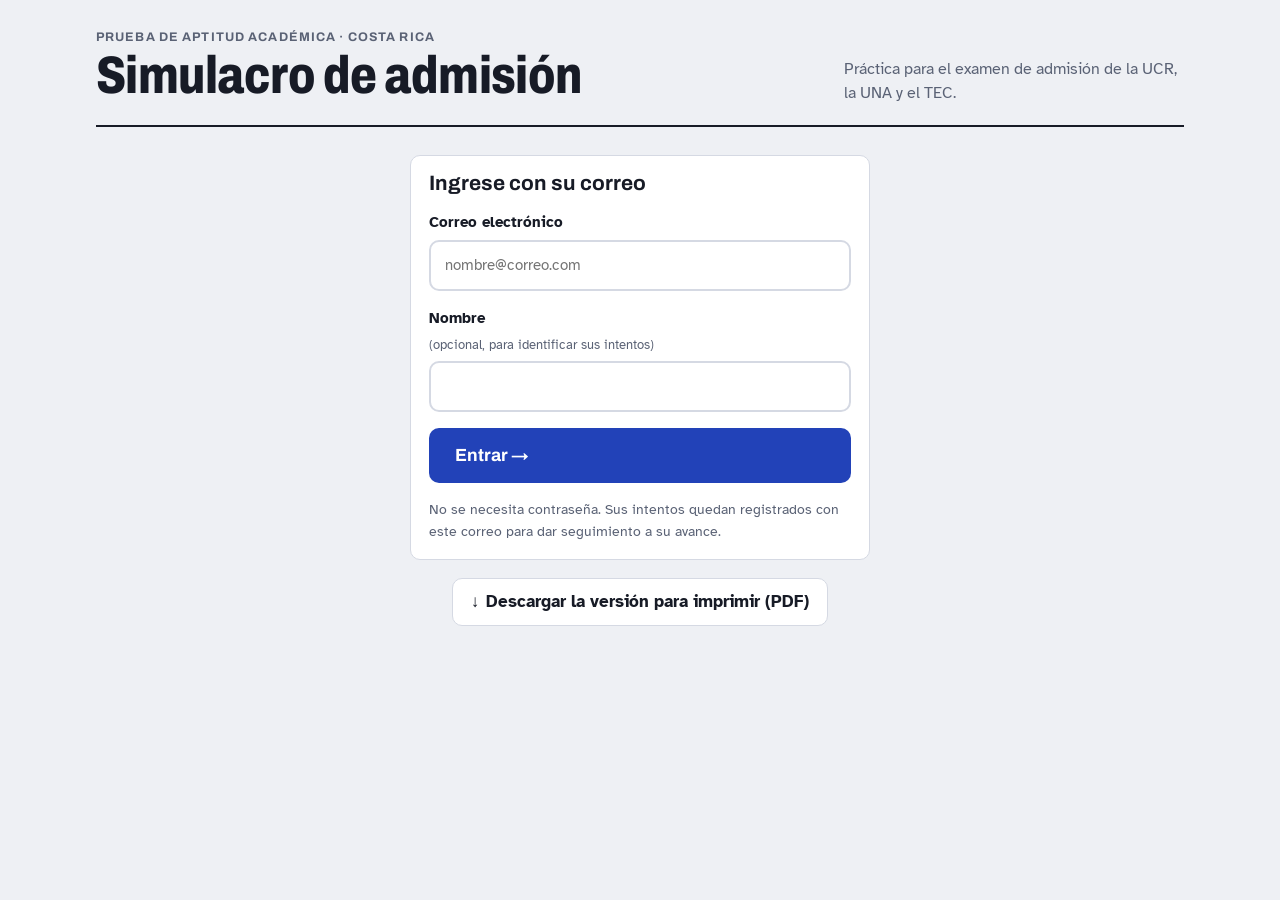
==== commit e7ad403e: "Enlace para descargar el cuadernillo PDF desde la plataforma Aparece en la pantalla de ingreso, en e" ====
--- a/index.html
+++ b/index.html
@@ -69,6 +69,9 @@
 .panel{background:var(--surface);border:1px solid var(--line);border-radius:var(--r);padding:16px 18px}
 .panel h3{font-size:1rem;font-weight:700;margin-bottom:10px}
 .panel + .panel{margin-top:14px}
+.panel.pdf p{margin:0 0 12px;font-size:.92rem;color:var(--muted)}
+a.dl{display:inline-flex;align-items:center;gap:.4em;color:var(--ink);text-decoration:none}
+a.dl::before{content:"↓";font-weight:800}
 .clock-demo{display:grid;gap:10px}
 .clock-demo div{display:flex;gap:12px;align-items:center;font-size:.93rem;line-height:1.35}
 .hist{list-style:none;margin:0;padding:0;display:grid;gap:6px;font-size:.92rem}
@@ -210,6 +213,17 @@
 .miss li{padding-bottom:8px;border-bottom:1px dashed var(--line)}
 .miss li:last-child{border:0}
 .rows{overflow-x:auto}
+.lvl{display:inline-block;padding:2px 10px;border-radius:999px;font-size:.78rem;font-weight:700;margin-top:4px}
+.lvl.l4{background:var(--ok-soft);color:var(--ok)}.lvl.l3{background:var(--blue-soft);color:var(--blue)}
+.lvl.l2{background:var(--surface-2);color:var(--ink);border:1px solid var(--line)}.lvl.l1{background:var(--over-soft);color:var(--over)}
+.diag{background:var(--surface);border:1px solid var(--line);border-left:5px solid var(--blue);border-radius:var(--r);padding:16px 18px;margin:18px 0}
+.diag.l4{border-left-color:var(--ok)}.diag.l1{border-left-color:var(--over)}
+.diag h2{font-size:1.25rem;margin:0 0 4px}
+.diag p{margin:6px 0}
+.diag ul{margin:10px 0;padding-left:1.2em;display:grid;gap:6px}
+.diag .todo{background:var(--surface-2);border-radius:8px;padding:10px 12px;margin-top:10px}
+.prow .line{display:block;font-size:.84rem;color:var(--muted);margin-top:2px}
+.more>summary{cursor:pointer;font-weight:700;color:var(--blue);margin:22px 0 8px}
 @media (prefers-reduced-motion:no-preference){.fill i{transition:width .25s linear}.opt,.pick,.chip{transition:border-color .12s,background .12s}}
 </style>
 </head>
@@ -571,6 +585,8 @@
 };
 var byId = {}; B.forEach(function (it) { byId[it.id] = it; });
 var app = document.getElementById('app');
+var PDF = 'impreso/cuadernillo-simulacro-admision.pdf';   // cuadernillo imprimible
+function pdfLink(cls,txt){return '<a class="'+cls+'" href="'+PDF+'" download="cuadernillo-simulacro-admision.pdf" target="_blank" rel="noopener">'+txt+'</a>';}
 var ADMIN = String(CONFIG.admin || '').trim().toLowerCase(), SYNC = String(CONFIG.sync || '').trim();
 var S = { view: 'login', user: null, uni: 'ucr', mode: 'sim', area: 'all', exam: null, filter: 'all', ask: false };
 var A = { rows: [], src: 'local', msg: '', sel: null };   // panel de administrador
@@ -673,6 +689,7 @@
     '</div>'+(S.mode==='prac'?'<div class="chips" role="group" aria-label="Área de la práctica corta">'+chips+'</div>':'')+'</section>'+
     '<section class="step"><h2><b>3</b>Empiece</h2><div><button class="go" data-act="start">Empezar '+(S.mode==='sim'?'el simulacro':'la práctica')+' de la '+u.name+' →</button></div><p class="muted" style="margin:0;font-size:.9rem">El cronómetro arranca solo al abrir cada ítem. Tenga a mano lápiz y papel; no se usa calculadora.</p></section>'+
   '</main><aside>'+
+    '<div class="panel pdf"><h3>Versión para imprimir</h3><p>Las tres pruebas (UCR, UNA y TEC) en PDF, con hoja de respuestas y solucionario. Haga una prueba en papel y siga practicando aquí.</p>'+pdfLink('ghost dl','Descargar cuadernillo (PDF)')+'</div>'+
     '<div class="panel"><h3>Cómo funciona el cronómetro</h3><div class="clock-demo">'+
       '<div><span class="timer">1:48</span><span>Verde durante los primeros 2 min 26 s de cada ítem. Es el ritmo para terminar 45 ítems en 1 h 50 min.</span></div>'+
       '<div><span class="timer over">2:53</span><span>Rojo cuando se pasa de ese tiempo. Sigue contando hasta que usted pase al siguiente ítem.</span></div>'+
@@ -693,7 +710,8 @@
     '<label class="field" for="f-name">Nombre <small>(opcional, para identificar sus intentos)</small><input id="f-name" type="text" autocomplete="name"></label>'+
     (loginErr?'<p class="err">'+loginErr+'</p>':'')+
     '<button class="go" type="submit">Entrar →</button>'+
-    '<p class="muted" style="margin:0;font-size:.88rem">No se necesita contraseña. Sus intentos quedan registrados con este correo para dar seguimiento a su avance.</p></form>';
+    '<p class="muted" style="margin:0;font-size:.88rem">No se necesita contraseña. Sus intentos quedan registrados con este correo para dar seguimiento a su avance.</p></form>'+
+    '<p style="text-align:center;margin-top:18px">'+pdfLink('ghost dl','Descargar la versión para imprimir (PDF)')+'</p>';
 }
 function people(){
   var m={},out=[];
@@ -718,6 +736,55 @@
   return '<svg class="spark" viewBox="0 0 '+W+' '+H+'" role="img" aria-label="Porcentaje de aciertos en cada intento">'+grid+
     '<polyline fill="none" stroke="var(--blue)" stroke-width="2.5" points="'+pts.map(function(p){return p[0]+','+p[1];}).join(' ')+'"/>'+dots+
     '<text x="'+Math.min(last[0],W-30)+'" y="'+(last[1]-12)+'" text-anchor="middle" font-size="13" font-weight="700" fill="var(--ink)">'+pct(list[n-1])+' %</text></svg>';
+}
+/* Lectura sencilla del avance de una persona. Reglas fijas (no es una evaluación oficial):
+   nivel general 80/65/50 %, por área fuerte >= 75 %, aceptable 55-74 %, debe mejorar < 55 %. */
+var LV=[[80,4,'Muy buen nivel'],[65,3,'Buen nivel'],[50,2,'Nivel intermedio'],[0,1,'Nivel bajo']];
+function yJoin(a){return a.length<2?a.join(''):a.slice(0,-1).join(', ')+' y '+a[a.length-1];}
+function level(v){for(var i=0;i<LV.length;i++)if(v>=LV[i][0])return {n:LV[i][1],t:LV[i][2]};}
+function diagnose(p){
+  var rec=p.list.slice(-3),ok=0,n=0,ms=0,blank=0,ar={L:[0,0,0],G:[0,0,0],M:[0,0,0]};
+  rec.forEach(function(r){ok+=r.ok;n+=r.n;ms+=r.ms;blank+=r.blank||0;
+    if(r.areas)['L','G','M'].forEach(function(a){var v=r.areas[a]||[0,0,0];ar[a][0]+=v[0];ar[a][1]+=v[1];ar[a][2]+=v[2];});});
+  var g=n?Math.round(100*ok/n):0,lv=level(g),per=n?ms/n:0,strong=[],mid=[],weak=[],pts=[];
+  ['L','G','M'].forEach(function(a){var v=ar[a];if(!v[1])return;var q=Math.round(100*v[0]/v[1]),e={a:a,name:AREA[a].toLowerCase(),q:q};
+    (q>=75?strong:q>=55?mid:weak).push(e);});
+  weak.sort(function(x,y){return x.q-y.q;});
+  var list=function(a){return yJoin(a.map(function(e){return e.name+' ('+e.q+' %)';}));};
+  var head=[ '', 'Le está costando: necesita estudiar más.', 'Va a medio camino: hay que reforzar varias cosas.', 'Va bien, con espacio para mejorar.', 'Va muy bien: tiene buena preparación para la prueba.'][lv.n];
+  var sub='Acierta '+g+' de cada 100 ítems en '+(rec.length>1?'sus últimos '+rec.length+' intentos':'su único intento')+'.';
+  if(strong.length)pts.push('Es fuerte en '+list(strong)+'.');
+  if(mid.length)pts.push('Va aceptable en '+list(mid)+'; todavía puede subir.');
+  if(weak.length)pts.push('Tiene que mejorar en '+list(weak)+'.');
+  if(p.list.length>=2){var f=pct(p.list[0]),l=pct(p.list[p.list.length-1]),d=l-f;
+    if(d>=5)pts.push('Viene mejorando: pasó de '+f+' % en el primer intento a '+l+' % en el último.');
+    else if(d<=-5)pts.push('Ha bajado: pasó de '+f+' % en el primer intento a '+l+' % en el último. Conviene preguntarle qué pasó.');
+    else pts.push('Se mantiene parecido entre intentos (de '+f+' % a '+l+' %).');}
+  var slow=per>LIMIT,rush=per<40000&&g<65;
+  if(slow)pts.push('Le falta ritmo: tarda '+fmt(per)+' por ítem y la meta es '+fmt(LIMIT)+'. Con ese ritmo no terminaría la prueba a tiempo.');
+  else if(rush)pts.push('Contesta muy rápido ('+fmt(per)+' por ítem) y falla bastante: parece que no está leyendo con calma.');
+  else if(n)pts.push('Maneja bien el tiempo: '+fmt(per)+' por ítem (la meta es '+fmt(LIMIT)+').');
+  if(n&&blank/n>=0.1)pts.push('Deja ítems en blanco ('+blank+' de '+n+'). Conviene que conteste todos, aunque tenga dudas.');
+  var todo=[];
+  if(weak.length)todo.push('haga prácticas cortas de '+yJoin(weak.map(function(e){return e.name;}))+' y lea la explicación de cada ítem que falle');
+  else if(mid.length)todo.push('siga practicando '+yJoin(mid.map(function(e){return e.name;}))+' para pasar de aceptable a fuerte');
+  if(slow)todo.push('practique con el cronómetro a la vista para ganar ritmo');
+  if(rush)todo.push('lea cada enunciado completo antes de marcar');
+  if(n&&blank/n>=0.1)todo.push('no deje ítems sin contestar');
+  if(!todo.length)todo.push('mantenga el ritmo con un simulacro completo cada semana');
+  var line=[];
+  if(strong.length)line.push('Fuerte en '+yJoin(strong.map(function(e){return e.name;})));
+  if(weak.length)line.push('Debe mejorar en '+yJoin(weak.map(function(e){return e.name;})));
+  if(!line.length&&mid.length)line.push('Aceptable en '+yJoin(mid.map(function(e){return e.name;})));
+  if(slow)line.push('Le falta ritmo');
+  return {g:g,lv:lv,head:head,sub:sub,pts:pts,todo:'Qué indicarle: que '+todo.join('; que ')+'.',line:line.join(' · '),
+    few:p.list.length<3?'Con '+(p.list.length===1?'un solo intento':'solo '+p.list.length+' intentos')+' esto es una primera impresión; se vuelve más confiable con más intentos.':''};
+}
+function vDiag(p){var d=diagnose(p);
+  return '<section class="diag l'+d.lv.n+'"><span class="lvl l'+d.lv.n+'">'+d.lv.t+'</span><h2 style="margin-top:8px">'+d.head+'</h2><p>'+d.sub+'</p>'+
+    '<ul>'+d.pts.map(function(t){return '<li>'+t+'</li>';}).join('')+'</ul><p class="todo"><b>'+d.todo+'</b></p>'+
+    (d.few?'<p class="muted" style="font-size:.88rem">'+d.few+'</p>':'')+
+    '<p class="muted" style="font-size:.8rem;margin-bottom:0">Resumen automático con reglas fijas; sirve para orientar, no es una evaluación oficial.</p></section>';
 }
 function vPerson(p){
   var ar={L:[0,0,0],G:[0,0,0],M:[0,0,0]};
@@ -734,17 +801,19 @@
     '<section class="score" style="padding-top:8px"><div><div class="eyebrow">Avance de</div><h2 style="font-size:1.6rem;overflow-wrap:anywhere">'+esc(p.name||p.email)+'</h2>'+(p.name?'<div class="muted" style="overflow-wrap:anywhere">'+esc(p.email)+'</div>':'')+'</div><div class="facts">'+
       '<div class="fact"><b>'+p.list.length+'</b><span>intentos</span></div><div class="fact"><b>'+p.avg+' %</b><span>promedio de aciertos</span></div>'+
       '<div class="fact"><b>'+p.best+' %</b><span>mejor intento</span></div><div class="fact"><b>'+fmt(p.per)+'</b><span>promedio por ítem (meta: 2:26)</span></div></div></section>'+
+    vDiag(p)+
     '<div class="tools"><h2>Aciertos por intento</h2></div>'+spark(p.list)+
     '<div class="tools"><h2>Aciertos por área</h2></div><section class="areas" style="margin-top:0">'+areas+'</section>'+
-    '<div class="tools"><h2>Intentos</h2></div>'+tries;
+    '<details class="more"><summary>Ver el detalle de cada intento</summary>'+tries+'</details>';
 }
 function vAdmin(){
   var ps=people(),sel=A.sel&&ps.filter(function(p){return p.email===A.sel;})[0];
   var head='<div class="userbar"><span>Administrador: <b>'+esc(S.user.email)+'</b></span><button class="link" data-act="home">Hacer un simulacro</button><button class="link" data-act="logout">Salir</button></div>'+
-    '<header class="mast"><div><div class="eyebrow">Simulacro de admisión</div><h1>Panel de registros</h1></div><div class="chips"><button class="ghost" data-act="adm-refresh">Actualizar</button><button class="ghost" data-act="csv"'+(A.rows.length?'':' disabled')+'>Descargar CSV</button></div></header>'+adminStatus();
+    '<header class="mast"><div><div class="eyebrow">Simulacro de admisión</div><h1>Panel de registros</h1></div><div class="chips"><button class="ghost" data-act="adm-refresh">Actualizar</button><button class="ghost" data-act="csv"'+(A.rows.length?'':' disabled')+'>Descargar CSV</button>'+pdfLink('ghost dl','Cuadernillo PDF')+'</div></header>'+adminStatus();
   if(sel)return head+vPerson(sel);
   var tot=A.rows.length,avg=tot?Math.round(A.rows.reduce(function(s,r){return s+pct(r);},0)/tot):0;
-  var rows=ps.map(function(p){return '<button class="prow" data-act="person" data-v="'+esc(p.email)+'"><span><strong>'+esc(p.name||p.email)+'</strong>'+(p.name?'<small>'+esc(p.email)+'</small>':'')+'</span>'+
+  var rows=ps.map(function(p){return '<button class="prow" data-act="person" data-v="'+esc(p.email)+'"><span><strong>'+esc(p.name||p.email)+'</strong>'+(p.name?'<small>'+esc(p.email)+'</small>':'')+
+    (function(){var d=diagnose(p);return '<span class="lvl l'+d.lv.n+'">'+d.lv.t+'</span>'+(d.line?'<span class="line">'+d.line+'</span>':'');})()+'</span>'+
     '<span class="num"><b>Intentos: </b>'+p.list.length+'</span><span class="num"><b>Promedio: </b>'+p.avg+' %</span><span class="num"><b>Mejor: </b>'+p.best+' %</span><span><b>Último: </b>'+when(p.last.d)+'</span></button>';}).join('');
   return head+'<section class="score" style="grid-template-columns:1fr"><div class="facts"><div class="fact"><b>'+ps.length+'</b><span>personas con intentos</span></div><div class="fact"><b>'+tot+'</b><span>intentos registrados</span></div><div class="fact"><b>'+avg+' %</b><span>promedio general de aciertos</span></div></div></section>'+
     '<div class="tools"><h2>Personas</h2></div>'+
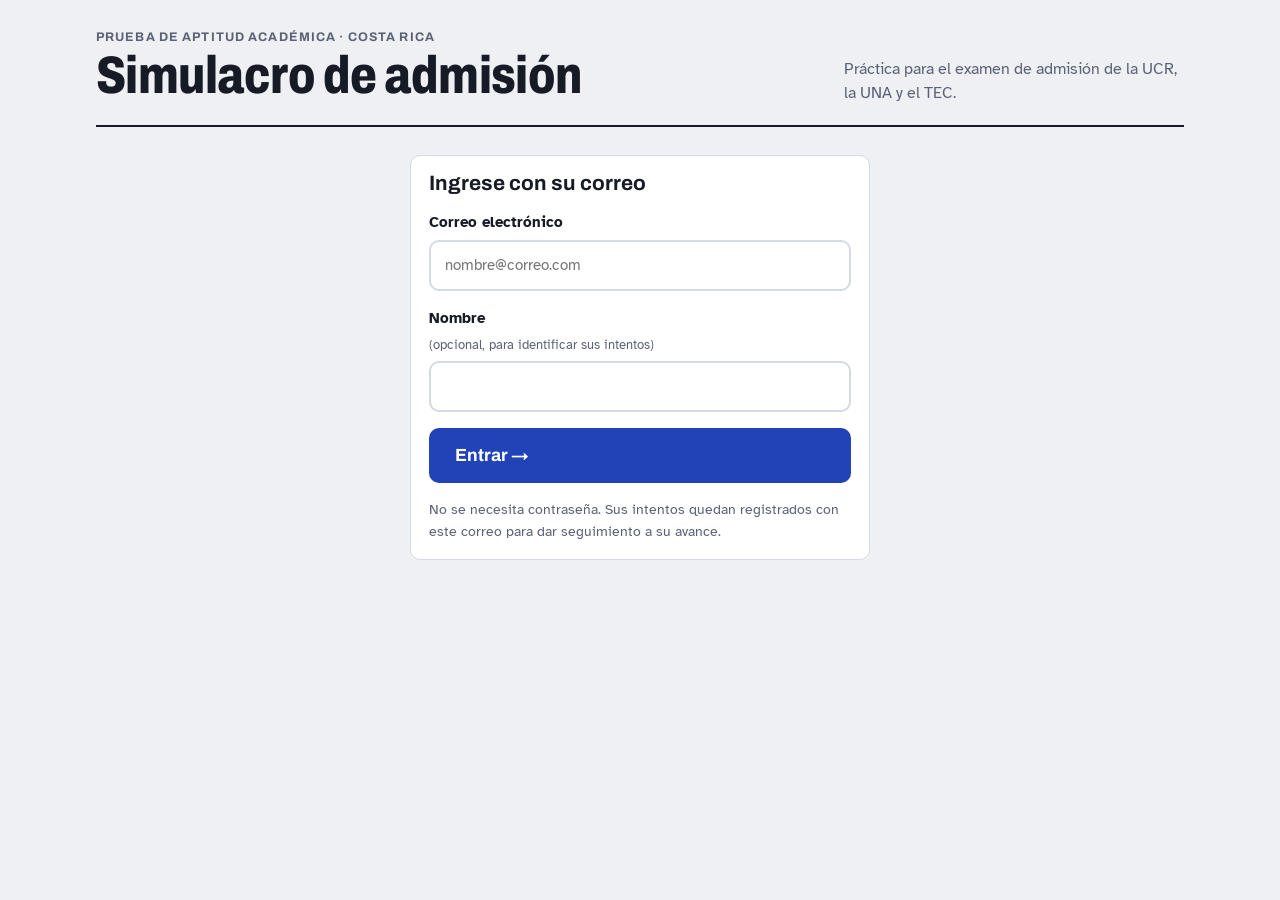
==== commit 6a16c948: "Quitar el enlace del PDF de la pantalla de ingreso El cuadernillo solo se ofrece después de iniciar " ====
--- a/index.html
+++ b/index.html
@@ -44,7 +44,7 @@
 .mast h1{font-size:clamp(2rem,6vw,3.3rem);font-weight:800;font-stretch:80%;letter-spacing:-.01em}
 .mast p{margin:0;max-width:34ch;color:var(--muted);font-size:.98rem}
 .home{display:grid;gap:28px;grid-template-columns:minmax(0,1.5fr) minmax(0,1fr);margin-top:24px}
-@media (max-width:820px){.home{grid-template-columns:1fr}}
+@media (max-width:820px){.home{grid-template-columns:1fr;gap:18px}.home aside{display:contents}.home aside .book{order:-1}.home aside>.panel:not(.book){order:1;margin-top:0}}
 .step{display:grid;gap:10px;margin-bottom:26px}
 .step h2{font-size:1.12rem;font-weight:700}
 .step h2 b{display:inline-grid;place-items:center;width:1.6em;height:1.6em;border:2px solid var(--ink);border-radius:50%;margin-right:.45em;font-size:.82em}
@@ -69,7 +69,11 @@
 .panel{background:var(--surface);border:1px solid var(--line);border-radius:var(--r);padding:16px 18px}
 .panel h3{font-size:1rem;font-weight:700;margin-bottom:10px}
 .panel + .panel{margin-top:14px}
-.panel.pdf p{margin:0 0 12px;font-size:.92rem;color:var(--muted)}
+.book{display:grid;gap:6px;text-decoration:none;color:var(--ink);border:2px solid var(--blue);background:var(--blue-soft)}
+.book:hover{border-color:var(--ink)}
+.book strong{font-family:var(--f-display);font-size:1.45rem;font-weight:800;line-height:1.1}
+.book span:not(.eyebrow){font-size:.92rem;color:var(--muted)}
+.book em{font-style:normal;font-weight:700;color:var(--blue);margin-top:4px}
 a.dl{display:inline-flex;align-items:center;gap:.4em;color:var(--ink);text-decoration:none}
 a.dl::before{content:"↓";font-weight:800}
 .clock-demo{display:grid;gap:10px}
@@ -639,19 +643,36 @@
   try{var a=document.createElement('a');a.href=URL.createObjectURL(new Blob(['\ufeff'+out.join('\r\n')],{type:'text/csv'}));a.download='registros-simulacro.csv';document.body.appendChild(a);a.click();a.remove();}catch(e){}
 }
 
+/* Cuántas veces ha visto esta persona cada ítem y en qué intento lo vio por última vez. */
+function seen(){
+  var em=S.user?S.user.email:'',cnt={},last={};
+  recs().filter(function(r){return r.email===em;}).sort(function(x,y){return x.d<y.d?-1:1;}).forEach(function(r,k){
+    (r.items||[]).forEach(function(t){cnt[t[0]]=(cnt[t[0]]||0)+1;last[t[0]]=k;});});
+  return {cnt:cnt,last:last};
+}
+/* Toma n ítems del grupo: primero los nunca vistos, luego los vistos hace más tiempo; al azar entre iguales. */
+function pick(list,n,sn){
+  return shuffle(list).sort(function(x,y){
+    var a=sn.cnt[x.id]||0,b=sn.cnt[y.id]||0;if(a!==b)return a-b;
+    return (sn.last[x.id]||0)-(sn.last[y.id]||0);
+  }).slice(0,n).map(function(it){return it.id;});
+}
 function build(){
-  var ids=[];
+  var ids=[],sn=seen();
   if(S.mode==='sim'){
     var mix=UNI[S.uni].mix;
-    ['L','G','M'].forEach(function(a){ids=ids.concat(shuffle(pool(S.uni,a)).slice(0,mix[a]).map(function(it){return it.id;}));});
+    ['L','G','M'].forEach(function(a){ids=ids.concat(pick(pool(S.uni,a),mix[a],sn));});
   }else{
     var areas=S.area==='all'?['L','G','M']:[S.area], per=S.area==='all'?5:15;
-    areas.forEach(function(a){ids=ids.concat(shuffle(pool(S.uni,a)).slice(0,per).map(function(it){return it.id;}));});
+    areas.forEach(function(a){ids=ids.concat(pick(pool(S.uni,a),per,sn));});
   }
   ids=shuffle(ids);
-  S.exam={uni:S.uni,mode:S.mode,ids:ids,ans:ids.map(function(){return -1;}),times:ids.map(function(){return 0;}),i:0,done:false};
+  /* El orden de las opciones también cambia en cada intento: perm[i][posición] = opción original. */
+  S.exam={uni:S.uni,mode:S.mode,ids:ids,ans:ids.map(function(){return -1;}),times:ids.map(function(){return 0;}),perm:ids.map(function(){return shuffle([0,1,2,3]);}),i:0,done:false};
   S.view='exam';S.ask=false;enterAt=Date.now();
 }
+function perm(i){var x=S.exam;return (x.perm&&x.perm[i])||[0,1,2,3];}
+function letter(i,o){return o<0?'':'ABCD'[perm(i).indexOf(o)];}   // letra con la que se mostró la opción o en el ítem i
 function frozen(i){var x=S.exam;return x.mode==='prac'&&x.ans[i]>=0;}
 function commit(){var x=S.exam;if(!x||x.done)return;if(!frozen(x.i))x.times[x.i]+=Date.now()-enterAt;enterAt=Date.now();}
 function curTime(){var x=S.exam;return x.times[x.i]+(frozen(x.i)?0:Date.now()-enterAt);}
@@ -689,14 +710,15 @@
     '</div>'+(S.mode==='prac'?'<div class="chips" role="group" aria-label="Área de la práctica corta">'+chips+'</div>':'')+'</section>'+
     '<section class="step"><h2><b>3</b>Empiece</h2><div><button class="go" data-act="start">Empezar '+(S.mode==='sim'?'el simulacro':'la práctica')+' de la '+u.name+' →</button></div><p class="muted" style="margin:0;font-size:.9rem">El cronómetro arranca solo al abrir cada ítem. Tenga a mano lápiz y papel; no se usa calculadora.</p></section>'+
   '</main><aside>'+
-    '<div class="panel pdf"><h3>Versión para imprimir</h3><p>Las tres pruebas (UCR, UNA y TEC) en PDF, con hoja de respuestas y solucionario. Haga una prueba en papel y siga practicando aquí.</p>'+pdfLink('ghost dl','Descargar cuadernillo (PDF)')+'</div>'+
+    '<a class="panel book" href="'+PDF+'" download="cuadernillo-simulacro-admision.pdf" target="_blank" rel="noopener" aria-label="Descargar el cuadernillo de práctica en PDF">'+
+      '<span class="eyebrow">Versión para imprimir · PDF</span><strong>Cuadernillo de práctica</strong>'+
+      '<span>Las tres pruebas (UCR, UNA y TEC) con hoja de respuestas y solucionario.</span><em>↓ Tocar para descargar</em></a>'+
     '<div class="panel"><h3>Cómo funciona el cronómetro</h3><div class="clock-demo">'+
       '<div><span class="timer">1:48</span><span>Verde durante los primeros 2 min 26 s de cada ítem. Es el ritmo para terminar 45 ítems en 1 h 50 min.</span></div>'+
       '<div><span class="timer over">2:53</span><span>Rojo cuando se pasa de ese tiempo. Sigue contando hasta que usted pase al siguiente ítem.</span></div>'+
     '</div><p class="key">El tiempo de cada ítem queda registrado y aparece en los resultados.</p></div>'+
     '<div class="panel"><h3>Mis últimos intentos</h3><ul class="hist">'+hist+'</ul></div>'+
-  '</aside></div>'+
-  '<p class="foot">Banco: '+B.length+' ítems. Los ítems del TEC provienen del <i>Cuaderno de ejercicios para la prueba de aptitud académica del TEC</i>, 2.ª edición (Acuña-Chacón, Agüero-Calvo, Blanco-Leitón y Godínez-Rojas, 2023), con licencia CC BY-NC-SA 4.0; se usan sin fines comerciales y con explicaciones resumidas. Los ítems de la PAA UCR-UNA y los adicionales son de elaboración propia, con los mismos tipos de razonamiento de la práctica oficial. Material de estudio no oficial.</p>';
+  '</aside></div>';
 }
 
 function userbar(){
@@ -710,8 +732,7 @@
     '<label class="field" for="f-name">Nombre <small>(opcional, para identificar sus intentos)</small><input id="f-name" type="text" autocomplete="name"></label>'+
     (loginErr?'<p class="err">'+loginErr+'</p>':'')+
     '<button class="go" type="submit">Entrar →</button>'+
-    '<p class="muted" style="margin:0;font-size:.88rem">No se necesita contraseña. Sus intentos quedan registrados con este correo para dar seguimiento a su avance.</p></form>'+
-    '<p style="text-align:center;margin-top:18px">'+pdfLink('ghost dl','Descargar la versión para imprimir (PDF)')+'</p>';
+    '<p class="muted" style="margin:0;font-size:.88rem">No se necesita contraseña. Sus intentos quedan registrados con este correo para dar seguimiento a su avance.</p></form>';
 }
 function people(){
   var m={},out=[];
@@ -793,7 +814,7 @@
     return '<div class="area"><b>'+AREA[a]+'</b><div class="track"><i style="width:'+(100*v[0]/v[1])+'%"></i></div><span class="num">'+v[0]+' de '+v[1]+' · '+fmt(v[2]/v[1])+' por ítem</span></div>';}).join('');
   var tries=p.list.slice().reverse().map(function(r){
     var miss=(r.items||[]).filter(function(t){var it=byId[t[0]];return it&&t[1]!==it.k;}).map(function(t){var it=byId[t[0]],tx=plain(it.q);
-      return '<li><b>'+AREA[it.a]+'.</b> '+esc(tx.length>130?tx.slice(0,130)+'…':tx)+'<br><span class="muted">'+(t[1]<0?'Sin contestar':'Marcó '+'ABCD'[t[1]])+' · era '+'ABCD'[it.k]+' · '+fmt(t[2]*1000)+(t[2]*1000>LIMIT?' (en rojo)':'')+'</span></li>';}).join('');
+      return '<li><b>'+AREA[it.a]+'.</b> '+esc(tx.length>130?tx.slice(0,130)+'…':tx)+'<br><span class="muted">'+(t[1]<0?'Sin contestar':'Marcó “'+esc(plain(it.o[t[1]]))+'”')+' · correcta: “'+esc(plain(it.o[it.k]))+'” · '+fmt(t[2]*1000)+(t[2]*1000>LIMIT?' (en rojo)':'')+'</span></li>';}).join('');
     return '<details class="rev"><summary><b>'+pct(r)+'%</b><span class="ar muted">'+UNI[r.uni].name+'</span><span>'+when(r.d)+' · '+(r.mode==='sim'?'Simulacro':'Práctica')+' · '+r.ok+' de '+r.n+' · '+r.late+' en rojo</span><span class="timer sm off">'+fmtLong(r.ms)+'</span></summary>'+
       '<div class="body"><p class="eyebrow" style="margin:12px 0 8px">Ítems para repasar</p>'+(miss?'<ul class="miss">'+miss+'</ul>':'<p class="muted" style="margin:0">Acertó todos los ítems de este intento.</p>')+'</div></details>';
   }).join('');
@@ -823,7 +844,7 @@
 function sheet(){
   var x=S.exam,done=x.ans.filter(function(a){return a>=0;}).length;
   var rows=x.ids.map(function(id,i){
-    var b='';for(var o=0;o<4;o++)b+='<i'+(x.ans[i]===o?' class="on"':'')+'></i>';
+    var b='',pm=perm(i);for(var o=0;o<4;o++)b+='<i'+(x.ans[i]===pm[o]?' class="on"':'')+'></i>';
     return '<button class="row'+(i===x.i?' cur':'')+(x.times[i]>LIMIT?' late':'')+'" data-act="jump" data-v="'+i+'" aria-label="Ir al ítem '+(i+1)+(x.ans[i]>=0?', contestado':', sin contestar')+'"><b>'+(i+1)+'</b>'+b+'</button>';
   }).join('');
   var open=window.matchMedia('(min-width:901px)').matches?' open':'';
@@ -835,12 +856,12 @@
 
 function vExam(){
   var x=S.exam,it=byId[x.ids[x.i]],n=x.ids.length,sel=x.ans[x.i],show=x.mode==='prac'&&sel>=0;
-  var opts=it.o.map(function(t,o){
-    var c='opt';
+  var opts=perm(x.i).map(function(o,d){
+    var t=it.o[o],c='opt';
     if(show){if(o===it.k)c+=' right';else if(o===sel)c+=' wrong';}else if(o===sel)c+=' sel';
-    return '<button class="'+c+'" data-act="ans" data-v="'+o+'"'+(show?' disabled':'')+' aria-pressed="'+(o===sel)+'"><span class="bub">'+'ABCD'[o]+'</span><span>'+t+'</span></button>';
+    return '<button class="'+c+'" data-act="ans" data-v="'+o+'"'+(show?' disabled':'')+' aria-pressed="'+(o===sel)+'"><span class="bub">'+'ABCD'[d]+'</span><span>'+t+'</span></button>';
   }).join('');
-  var why=show?'<div class="why'+(sel===it.k?'':' bad')+'"><b>'+(sel===it.k?'Correcto. ':'La respuesta correcta es la '+'ABCD'[it.k]+'. ')+'</b>'+it.e+'</div>':'';
+  var why=show?'<div class="why'+(sel===it.k?'':' bad')+'"><b>'+(sel===it.k?'Correcto. ':'La respuesta correcta es la '+letter(x.i,it.k)+'. ')+'</b>'+it.e+'</div>':'';
   return '<div class="bar"><div class="where"><div class="eyebrow">'+UNI[x.uni].name+' · '+(x.mode==='sim'?'Simulacro':'Práctica corta')+' · '+AREA[it.a]+'</div><strong>Ítem '+(x.i+1)+' <span class="muted" style="font-weight:500">de '+n+'</span></strong></div>'+
     '<span class="tot" id="tot"></span><span class="timer" id="clk" role="timer" aria-label="Tiempo en este ítem">0:00</span>'+
     '<div class="fill" id="fill"><i></i></div></div>'+
@@ -865,10 +886,10 @@
   var list=x.ids.map(function(id,i){
     var it=byId[id],a=x.ans[i],ok=a===it.k,late=x.times[i]>LIMIT;
     if(S.filter==='bad'&&ok)return '';if(S.filter==='late'&&!late)return '';
-    var opts=it.o.map(function(t,o){var c='opt';if(o===it.k)c+=' right';else if(o===a)c+=' wrong';
-      return '<div class="'+c+'"><span class="bub">'+'ABCD'[o]+'</span><span>'+t+'</span></div>';}).join('');
+    var opts=perm(i).map(function(o,d){var t=it.o[o],c='opt';if(o===it.k)c+=' right';else if(o===a)c+=' wrong';
+      return '<div class="'+c+'"><span class="bub">'+'ABCD'[d]+'</span><span>'+t+'</span></div>';}).join('');
     return '<details class="rev"><summary><b>'+(i+1)+'</b><span class="ar muted">'+AREA[it.a]+'</span><span>'+
-      (a<0?'<span class="tag nil">Sin contestar</span>':ok?'<span class="tag ok">Correcto · '+'ABCD'[a]+'</span>':'<span class="tag no">Marcó '+'ABCD'[a]+' · era '+'ABCD'[it.k]+'</span>')+
+      (a<0?'<span class="tag nil">Sin contestar</span>':ok?'<span class="tag ok">Correcto · '+letter(i,a)+'</span>':'<span class="tag no">Marcó '+letter(i,a)+' · era '+letter(i,it.k)+'</span>')+
       '</span><span class="timer sm'+(late?' over':'')+'">'+fmt(x.times[i])+'</span></summary>'+
       '<div class="body"><div class="stem">'+it.q+'</div><div class="opts">'+opts+'</div><div class="why'+(ok?'':' bad')+'"><b>Explicación. </b>'+it.e+'</div></div></details>';
   }).join('');
